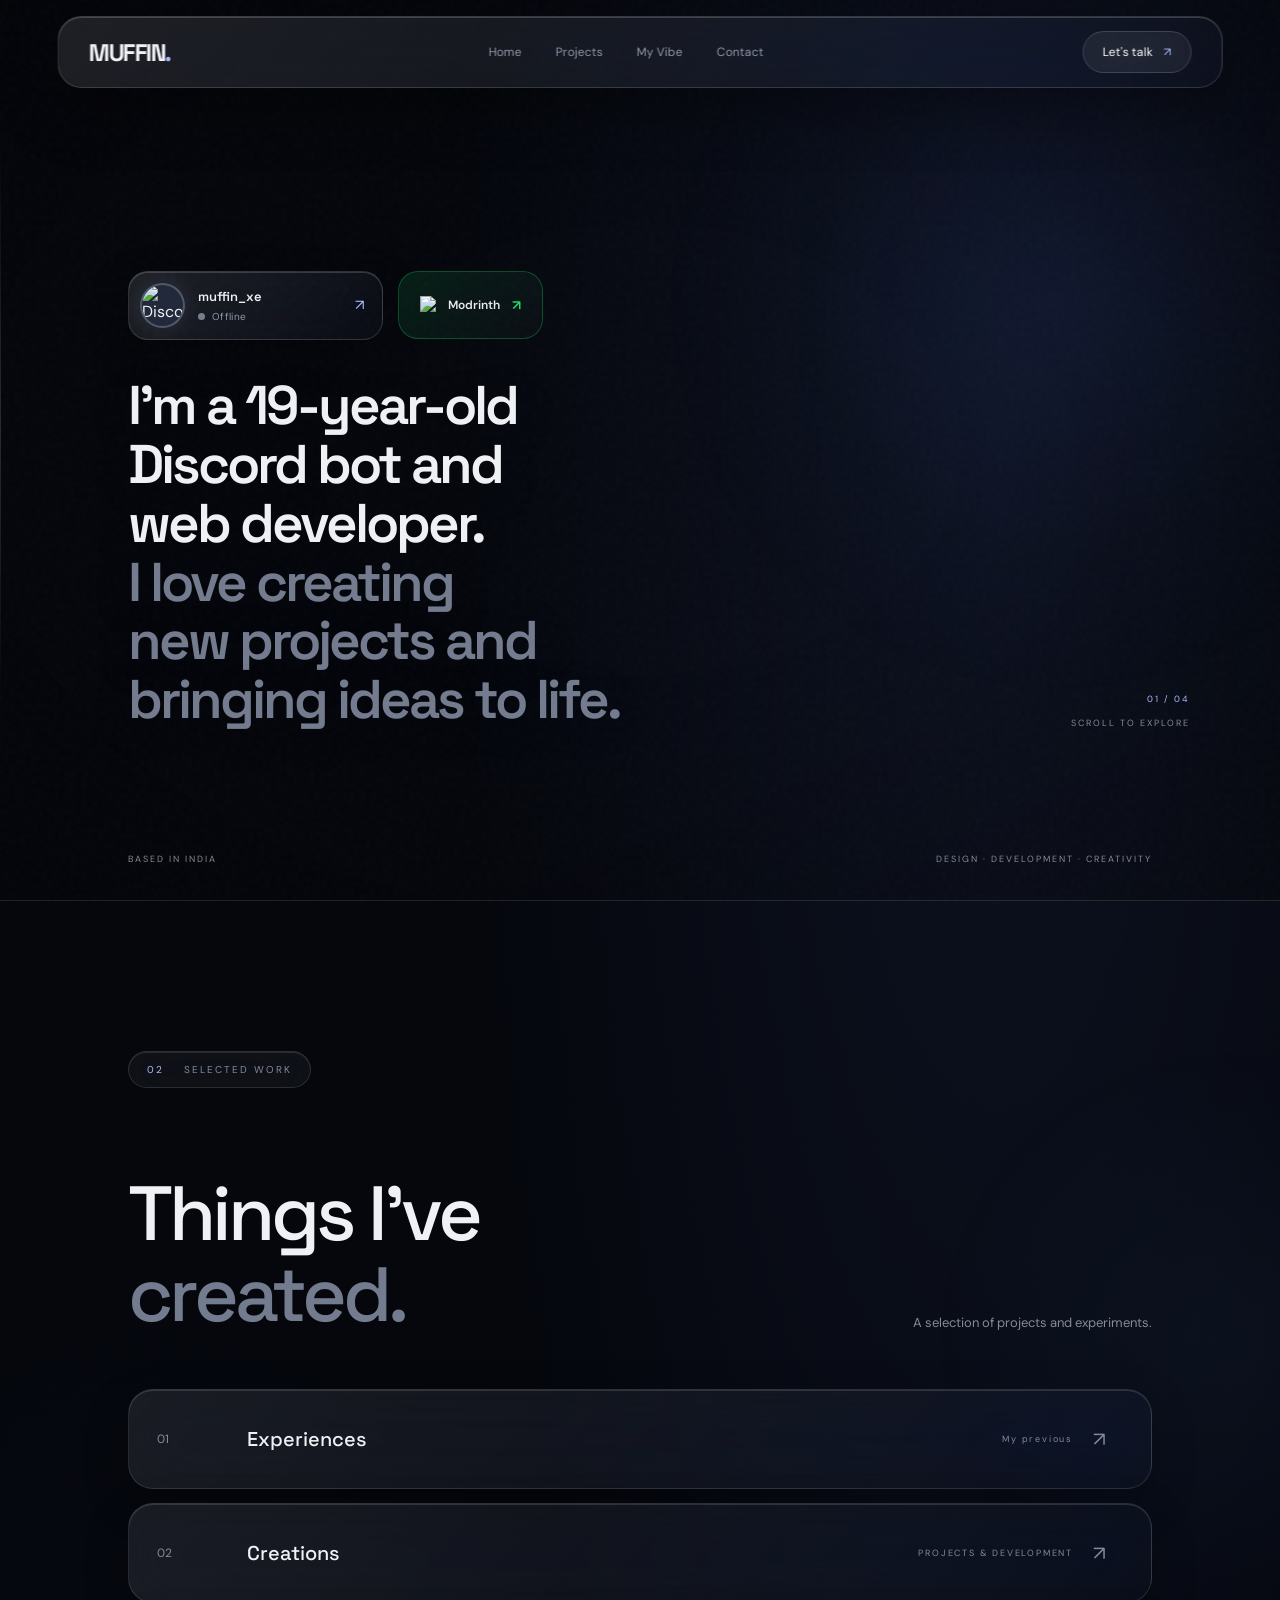
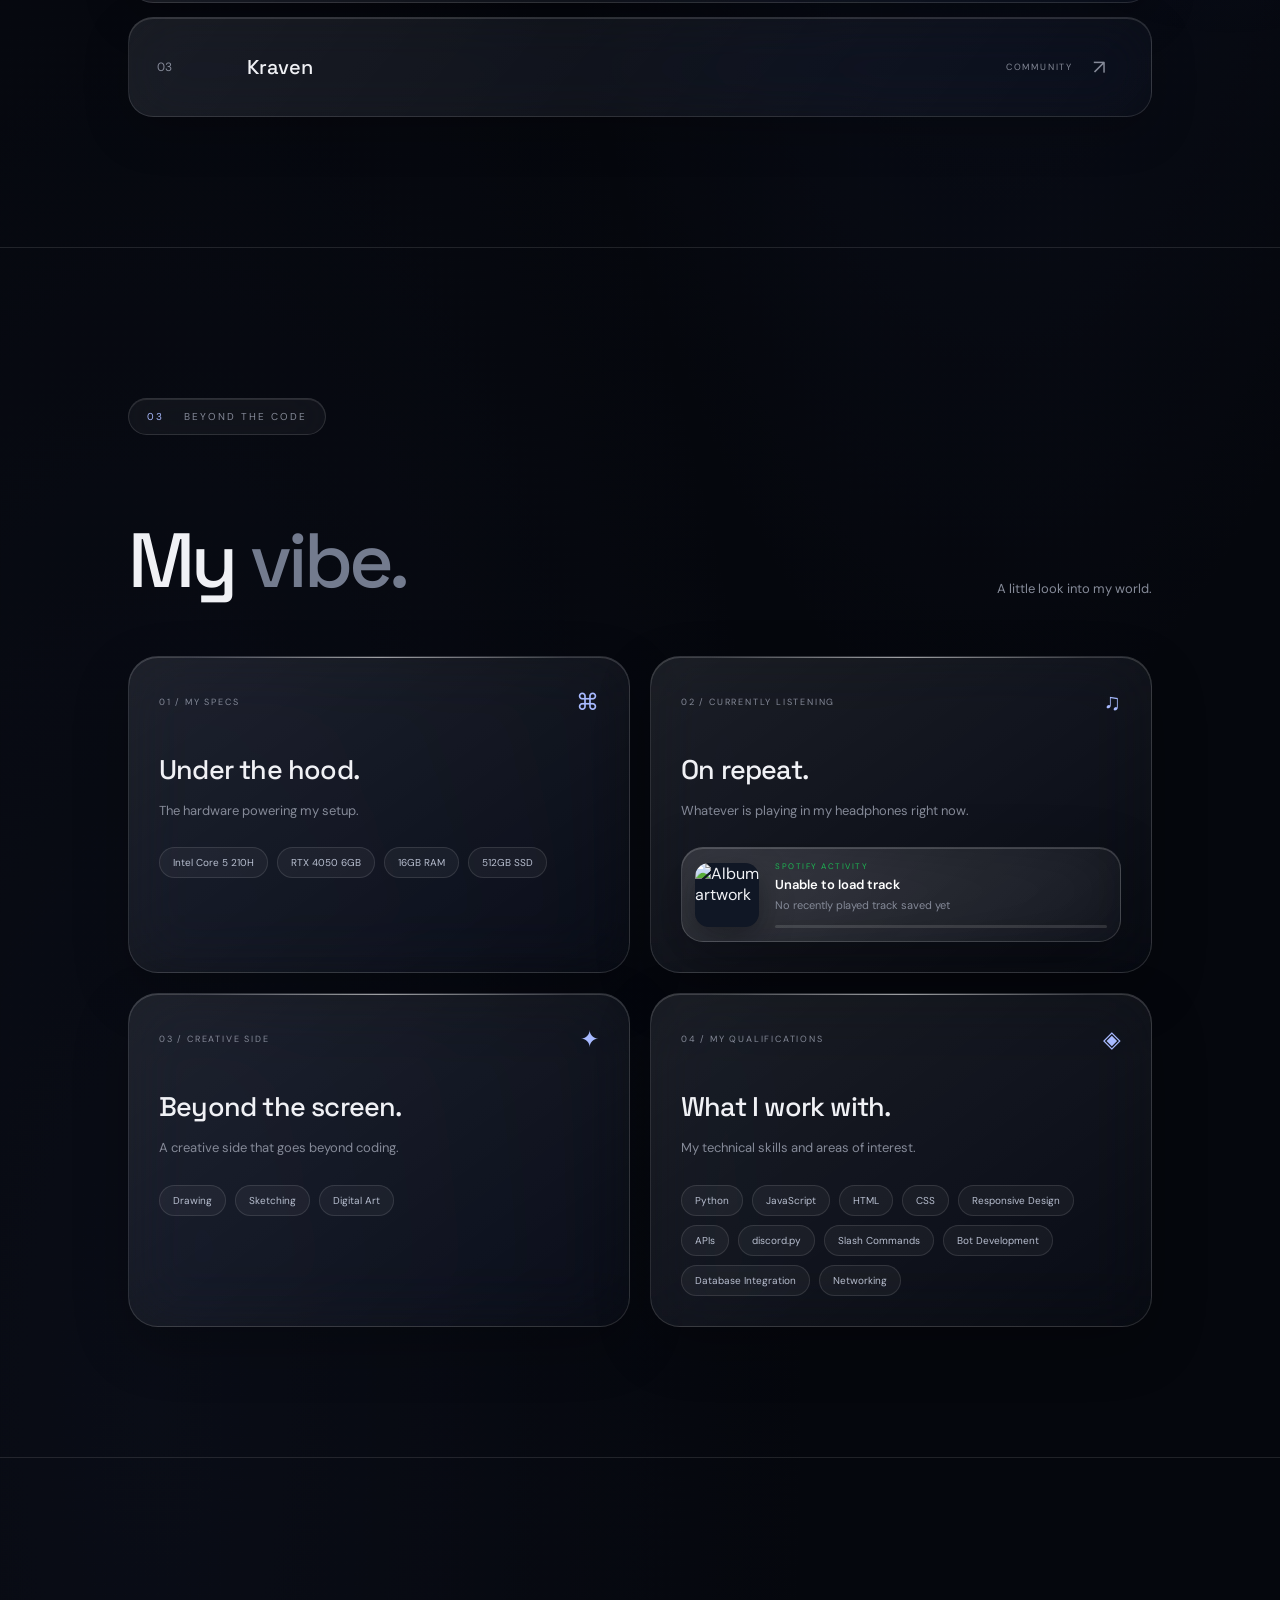
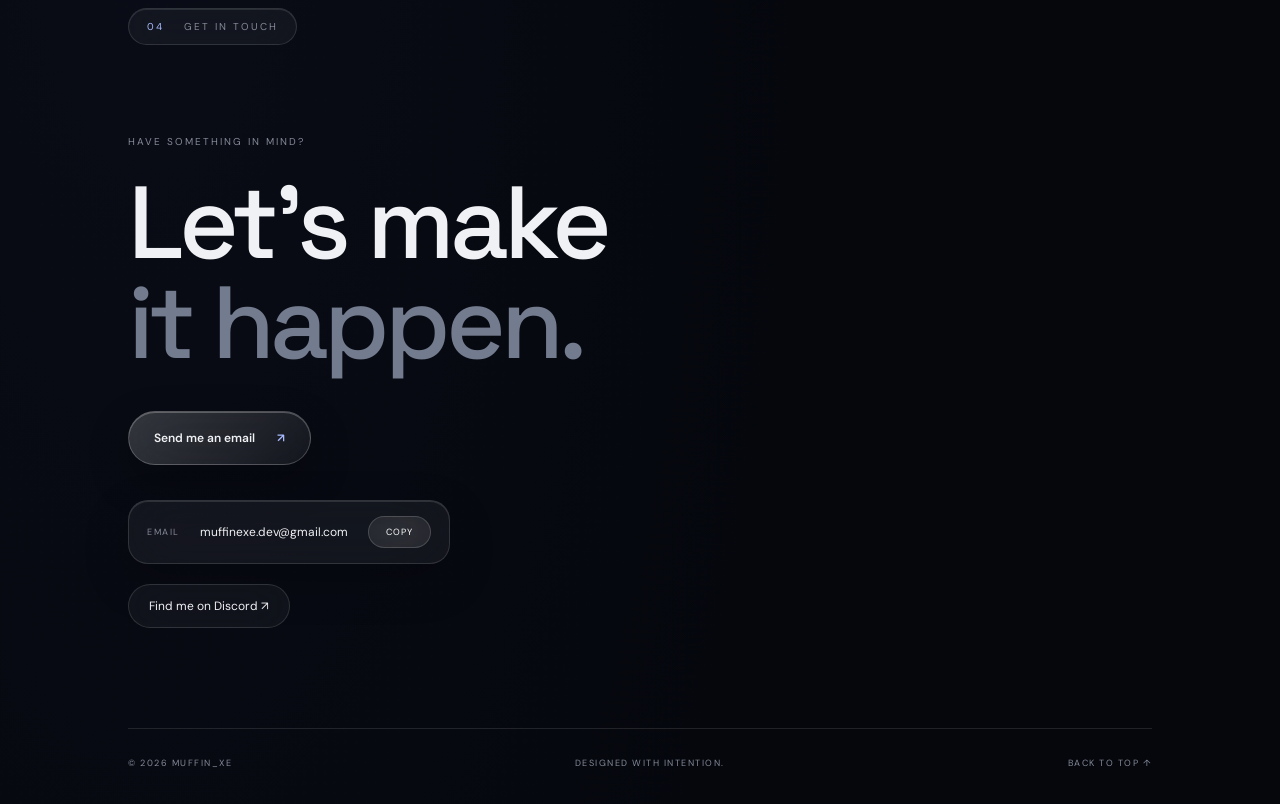
==== index.html @ 0f0d9648 "Update index.html" ====
<!DOCTYPE html>
<html lang="en">
<head>
    <meta charset="UTF-8">
    <meta name="viewport" content="width=device-width, initial-scale=1.0">
    <meta name="theme-color" content="#05070d">
    <meta name="description" content="The personal portfolio of muffin_xe.">
    <title>Portfolio — muffin_xe</title>
    <link rel="icon" type="image/svg+xml" href="favicon.svg">

    <script>
        if ("scrollRestoration" in history) {
            history.scrollRestoration = "manual";
        }

        if (location.hash) {
            history.replaceState(null, "", location.pathname + location.search);
        }

        window.addEventListener("pageshow", () => {
            window.scrollTo(0, 0);
        });
    </script>

    <link rel="stylesheet" href="style.css">
</head>

<body>
    <div class="background-glow"></div>
    <canvas id="webgl"></canvas>
    <div class="noise"></div>

    <header class="navbar">
        <a href="#home" class="logo">MUFFIN<span>.</span></a>

        <nav>
            <a href="#home">Home</a>
            <a href="#projects">Projects</a>
            <a href="#vibe">My Vibe</a>
            <a href="#contact">Contact</a>
        </nav>

        <a href="#contact" class="nav-contact">
            Let's talk <span>↗</span>
        </a>
    </header>

    <main>
        <!-- HERO -->
        <section class="hero section" id="home">
            <div class="hero-content">
                <div class="profile-row">
                    <a href="https://discord.com/users/1272488980046155868"
                       class="discord-card"
                       target="_blank"
                       rel="noopener noreferrer">

                        <img
                            src="https://cdn.discordapp.com/embed/avatars/0.png"
                            alt="Discord profile picture"
                            class="discord-avatar"
                            id="discord-avatar"
                        >

                        <div class="discord-info">
                            <span class="discord-name">muffin_xe</span>

                            <span class="discord-status">
                                <span
                                    class="discord-status-dot"
                                    id="discord-status-dot">
                                </span>

                                <span id="discord-status-text">
                                    Loading status...
                                </span>
                            </span>
                        </div>

                        <span class="discord-arrow">↗</span>
                    </a>

                    <a
                        href="https://modrinth.com/user/Muffin_exe"
                        class="modrinth-button"
                        target="_blank"
                        rel="noopener noreferrer">

                        <img
                            src="https://cdn.simpleicons.org/modrinth/1BD96A"
                            alt="Modrinth"
                        >

                        <span>Modrinth</span>
                        <span class="modrinth-arrow">↗</span>
                    </a>
                </div>

                <div class="hero-heading">
                    <span class="heading-line">I'm a 19-year-old</span>
                    <span class="heading-line">Discord bot and</span>
                    <span class="heading-line">web developer.</span>
                    <span class="heading-line muted-heading">I love creating</span>
                    <span class="heading-line muted-heading">new projects and</span>
                    <span class="heading-line muted-heading">bringing ideas to life.</span>
                </div>
            </div>

            <div class="hero-side-note">
                <span>01 / 04</span>
                <span>SCROLL TO EXPLORE</span>
            </div>

            <div class="hero-bottom">
                <span>BASED IN INDIA</span>
                <span>DESIGN · DEVELOPMENT · CREATIVITY</span>
            </div>
        </section>

        <!-- PROJECTS -->
        <section class="projects section" id="projects">
            <div class="section-label">
                <span>02</span>
                <span>SELECTED WORK</span>
            </div>

            <div class="projects-heading">
                <h2>Things I've<br><span>created.</span></h2>
                <p>A selection of projects and experiments.</p>
            </div>

            <div class="project-list">
                <a href="#" class="project-item">
                    <span class="project-number">01</span>
                    <span class="project-name">Experiences</span>
                    <span class="project-type">My previous</span>
                    <span class="project-arrow">↗</span>
                </a>

                <a href="#" class="project-item">
                    <span class="project-number">02</span>
                    <span class="project-name">Creations</span>
                    <span class="project-type">PROJECTS & DEVELOPMENT</span>
                    <span class="project-arrow">↗</span>
                </a>

                <a href="#" class="project-item">
                    <span class="project-number">03</span>
                    <span class="project-name">Kraven</span>
                    <span class="project-type">COMMUNITY</span>
                    <span class="project-arrow">↗</span>
                </a>
            </div>
        </section>

        <!-- MY VIBE -->
        <section class="vibe section" id="vibe">
            <div class="section-label">
                <span>03</span>
                <span>BEYOND THE CODE</span>
            </div>

            <div class="vibe-heading">
                <h2>My <span>vibe.</span></h2>
                <p>A little look into my world.</p>
            </div>

            <div class="vibe-grid">

                <!-- 01 / MY SPECS -->
                <div class="vibe-card">
                    <div class="vibe-card-top">
                        <span class="vibe-kicker">01 / MY SPECS</span>
                        <span class="vibe-icon">⌘</span>
                    </div>

                    <h3>Under the hood.</h3>
                    <p>The hardware powering my setup.</p>

                    <div class="vibe-tags">
                        <span>Intel Core 5 210H</span>
                        <span>RTX 4050 6GB</span>
                        <span>16GB RAM</span>
                        <span>512GB SSD</span>
                    </div>
                </div>

                <!-- 02 / SPOTIFY -->
                <div class="vibe-card vibe-music">
                    <div class="vibe-card-top">
                        <span class="vibe-kicker">02 / CURRENTLY LISTENING</span>
                        <span class="vibe-icon">♫</span>
                    </div>

                    <h3>On repeat.</h3>
                    <p>Whatever is playing in my headphones right now.</p>

                    <a
                        class="spotify-card"
                        id="spotify-card"
                        href="https://open.spotify.com/"
                        target="_blank"
                        rel="noopener noreferrer">

                        <img
                            class="spotify-cover"
                            id="spotify-cover"
                            src="https://placehold.co/128x128/101725/9ba9c8?text=♫"
                            alt="Album artwork"
                        >

                        <span class="spotify-details">
                            <span
                                class="spotify-label"
                                id="spotify-label">
                                SPOTIFY ACTIVITY
                            </span>

                            <span
                                class="spotify-title"
                                id="spotify-title">
                                Not listening right now
                            </span>

                            <span
                                class="spotify-artist"
                                id="spotify-artist">
                                No recently played track saved yet
                            </span>

                            <span
                                class="spotify-last-played"
                                id="spotify-last-played"
                                style="display:none; margin-top:7px; color:rgba(190,202,225,.65); font-size:11px; line-height:1.5;">
                            </span>

                            <span class="spotify-progress">
                                <span
                                    class="spotify-progress-fill"
                                    id="spotify-progress-fill">
                                </span>
                            </span>
                        </span>
                    </a>
                </div>

                <!-- 03 / CREATIVE SIDE -->
                <div class="vibe-card">
                    <div class="vibe-card-top">
                        <span class="vibe-kicker">03 / CREATIVE SIDE</span>
                        <span class="vibe-icon">✦</span>
                    </div>

                    <h3>Beyond the screen.</h3>
                    <p>A creative side that goes beyond coding.</p>

                    <div class="vibe-tags">
                        <span>Drawing</span>
                        <span>Sketching</span>
                        <span>Digital Art</span>
                    </div>
                </div>

                <!-- 04 / MY QUALIFICATIONS -->
                <div class="vibe-card">
                    <div class="vibe-card-top">
                        <span class="vibe-kicker">04 / MY QUALIFICATIONS</span>
                        <span class="vibe-icon">◈</span>
                    </div>

                    <h3>What I work with.</h3>
                    <p>My technical skills and areas of interest.</p>

                    <div class="vibe-tags">
                        <span>Python</span>
                        <span>JavaScript</span>
                        <span>HTML</span>
                        <span>CSS</span>
                        <span>Responsive Design</span>
                        <span>APIs</span>
                        <span>discord.py</span>
                        <span>Slash Commands</span>
                        <span>Bot Development</span>
                        <span>Database Integration</span>
                        <span>Networking</span>
                    </div>
                </div>

            </div>
        </section>

        <!-- CONTACT -->
        <section class="contact section" id="contact">
            <div class="section-label">
                <span>04</span>
                <span>GET IN TOUCH</span>
            </div>

            <div class="contact-content">
                <span class="small-label">HAVE SOMETHING IN MIND?</span>

                <h2>Let's make<br><span>it happen.</span></h2>

                <a
                    href="mailto:muffinexe.dev@gmail.com"
                    class="primary-button">

                    Send me an email <span>↗</span>
                </a>

                <div class="contact-email">
                    <span>EMAIL</span>

                    <a href="mailto:muffinexe.dev@gmail.com">
                        muffinexe.dev@gmail.com
                    </a>

                    <button type="button" id="copy-email">
                        COPY
                    </button>
                </div>

                <a
                    href="https://discord.com/users/1272488980046155868"
                    class="contact-discord"
                    target="_blank"
                    rel="noopener noreferrer">

                    Find me on Discord ↗
                </a>
            </div>

            <footer>
                <span>© 2026 MUFFIN_XE</span>
                <span>DESIGNED WITH INTENTION.</span>
                <a href="#home">BACK TO TOP ↑</a>
            </footer>
        </section>
    </main>

    <!-- LIBRARIES -->
    <script src="https://cdnjs.cloudflare.com/ajax/libs/three.js/r128/three.min.js"></script>
    <script src="https://cdnjs.cloudflare.com/ajax/libs/gsap/3.13.0/gsap.min.js"></script>
    <script src="https://cdnjs.cloudflare.com/ajax/libs/gsap/3.13.0/ScrollTrigger.min.js"></script>

    <!-- MAIN SCRIPT -->
    <script src="script.js"></script>
</body>
</html>
---- style.css ----
@import url('https://fonts.googleapis.com/css2?family=DM+Sans:wght@400;500;600;700&family=Space+Grotesk:wght@400;500;600;700&display=swap');

/** =========================================*

*   MUFFIN — PORTFOLIO STYLESHEET*

*========================================= **/

:root {

    --background: #05070d;

    --foreground: #f0f1f5;

    --muted: #858a98;

    --accent: #a8baff;

    --line: rgba(255, 255, 255, 0.11);

    --glass: rgba(255, 255, 255, 0.055);

    --glass-hover: rgba(255, 255, 255, 0.095);

    --glass-border: rgba(255, 255, 255, 0.14);

    --ease: cubic-bezier(0.16, 1, 0.3, 1);

}

/** RESET **/

* {

    margin: 0;

    padding: 0;

    box-sizing: border-box;

}

html {

    scroll-behavior: smooth;

    scroll-padding-top: 110px;

    background: var(--background);

}

body {

    min-height: 100vh;

    overflow-x: hidden;

    background:

        radial-gradient(ellipse at 78% 12%, rgba(85, 115, 210, 0.10), transparent 38%),

        radial-gradient(ellipse at 12% 75%, rgba(85, 105, 180, 0.06), transparent 42%),

        var(--background);

    color: var(--foreground);

    font-family: 'DM Sans', sans-serif;

}

a {

    color: inherit;

    text-decoration: none;

}

button {

    font: inherit;

}

::selection {

    color: white;

    background: rgba(168, 186, 255, 0.35);

}

/** BACKGROUND **/

#webgl {

    position: fixed;

    inset: 0;

    width: 100%;

    height: 100%;

    z-index: 0;

    pointer-events: none;

    opacity: 0;

    transition: opacity 0.8s ease;

}

.background-glow {

    position: fixed;

    width: 800px;

    height: 800px;

    top: -100px;

    right: -180px;

    background: radial-gradient(

        circle,

        rgba(52, 82, 160, 0.15),

        rgba(30, 50, 100, 0.04) 45%,

        transparent 70%

    );

    pointer-events: none;

    z-index: 0;

    animation: ambientDrift 22s ease-in-out infinite alternate;

}

@keyframes ambientDrift {

    from {

        transform: translate3d(0, 0, 0) scale(1);

    }

    to {

        transform: translate3d(-75px, 85px, 0) scale(1.12);

    }

}

.noise {

    position: fixed;

    inset: 0;

    z-index: 5;

    pointer-events: none;

    opacity: 0.035;

    background-image: url("data:image/svg+xml,%3Csvg viewBox='0 0 180 180' xmlns='http://www.w3.org/2000/svg'%3E%3Cfilter id='n'%3E%3CfeTurbulence type='fractalNoise' baseFrequency='.9' numOctaves='3' stitchTiles='stitch'/%3E%3C/filter%3E%3Crect width='100%25' height='100%25' filter='url(%23n)' opacity='.7'/%3E%3C/svg%3E");

}

body::before {

    content: "";

    position: fixed;

    inset: 0;

    z-index: 1;

    pointer-events: none;

    background: radial-gradient(

        ellipse at center,

        transparent 35%,

        rgba(0, 0, 0, 0.24) 100%

    );

}

/** NAVIGATION **/

.navbar {

    position: fixed;

    z-index: 20;

    top: 16px;

    left: 50%;

    transform: translateX(-50%);

    width: min(91%, 1380px);

    height: 72px;

    padding: 0 30px;

    display: flex;

    align-items: center;

    justify-content: space-between;

    border: 1px solid var(--glass-border);

    border-radius: 24px;

    background: linear-gradient(

        135deg,

        rgba(255, 255, 255, 0.105),

        rgba(255, 255, 255, 0.025)

    );

    backdrop-filter: blur(30px) saturate(170%);

    -webkit-backdrop-filter: blur(30px) saturate(170%);

    box-shadow:

        0 18px 60px rgba(0, 0, 0, 0.34),

        inset 0 1px 0 rgba(255, 255, 255, 0.18);

    transition: background 0.5s ease, border-color 0.5s ease,

                box-shadow 0.5s ease;

}

.navbar:hover {

    background: rgba(18, 24, 39, 0.82);

    border-color: rgba(190, 207, 255, 0.25);

    box-shadow:

        0 22px 70px rgba(0, 0, 0, 0.4),

        0 0 35px rgba(130, 155, 255, 0.07),

        inset 0 1px 0 rgba(255, 255, 255, 0.2);

}

.logo {

    font-family: 'Space Grotesk', sans-serif;

    font-size: 24px;

    font-weight: 700;

    letter-spacing: -1.5px;

    transition: transform 0.4s var(--ease);

}

.logo:hover {

    transform: scale(1.05);

}

.logo span {

    color: var(--accent);

}

.navbar nav {

    display: flex;

    align-items: center;

    gap: 34px;

}

.navbar nav a,

.nav-contact {

    position: relative;

    color: #9298a8;

    font-size: 12px;

    transition: color 0.35s ease, transform 0.4s var(--ease);

}

.navbar nav a::after {

    content: "";

    position: absolute;

    left: 0;

    bottom: -8px;

    width: 0;

    height: 2px;

    border-radius: 10px;

    background: var(--accent);

    box-shadow: 0 0 13px rgba(168, 186, 255, 0.8);

    transition: width 0.4s var(--ease);

}

.navbar nav a:hover {

    color: white;

    transform: translateY(-2px);

}

.navbar nav a:hover::after {

    width: 100%;

}

.nav-contact {

    padding: 12px 19px;

    color: white;

    border: 1px solid rgba(255, 255, 255, 0.15);

    border-radius: 50px;

    background: rgba(255, 255, 255, 0.055);

    backdrop-filter: blur(18px);

}

.nav-contact span {

    display: inline-block;

    margin-left: 8px;

    color: var(--accent);

    transition: transform 0.4s var(--ease);

}

.nav-contact:hover {

    color: white;

    transform: translateY(-3px);

    background: rgba(168, 186, 255, 0.13);

    border-color: rgba(168, 186, 255, 0.4);

    box-shadow: 0 0 30px rgba(168, 186, 255, 0.13);

}

.nav-contact:hover span {

    transform: translate(3px, -3px);

}

/** GENERAL SECTIONS **/

.section {

    position: relative;

    z-index: 2;

    padding-left: 10%;

    padding-right: 10%;

}

/** HERO **/

.hero {

    min-height: 100vh;

    min-height: 100svh;

    display: flex;

    align-items: center;

    padding-top: 100px;

    overflow: hidden;

}

.hero::before {

    content: "";

    position: absolute;

    left: 0;

    top: 15%;

    width: 1px;

    height: 65%;

    background: linear-gradient(

        to bottom,

        transparent,

        rgba(168, 186, 255, 0.2),

        transparent

    );

    pointer-events: none;

}

.hero-content {

    position: relative;

    z-index: 10;

    max-width: 650px;

}

.profile-row {

    position: relative;

    z-index: 10;

    display: flex;

    align-items: center;

    flex-wrap: wrap;

    gap: 15px;

    width: fit-content;

    margin-bottom: 36px;

}

/** DISCORD CARD **/

.discord-card {

    position: relative;

    isolation: isolate;

    display: inline-flex;

    align-items: center;

    gap: 13px;

    min-width: 255px;

    min-height: 68px;

    padding: 11px 18px 11px 11px;

    overflow: hidden;

    border: 1px solid var(--glass-border);

    border-radius: 20px;

    background: linear-gradient(

        135deg,

        rgba(255, 255, 255, 0.11),

        rgba(255, 255, 255, 0.025)

    );

    backdrop-filter: blur(30px) saturate(165%);

    -webkit-backdrop-filter: blur(30px) saturate(165%);

    box-shadow:

        0 15px 40px rgba(0, 0, 0, 0.25),

        inset 0 1px 0 rgba(255, 255, 255, 0.16);

    transition: transform 0.5s var(--ease),

                background 0.5s ease,

                border-color 0.5s ease,

                box-shadow 0.5s ease;

}

.discord-card:hover {

    transform: translateY(-5px);

    border-color: rgba(190, 207, 255, 0.38);

    background: rgba(32, 40, 62, 0.58);

    box-shadow: 0 25px 65px rgba(0, 0, 0, 0.36);

}

.discord-avatar {

    display: block;

    width: 45px;

    height: 45px;

    flex: 0 0 45px;

    max-width: 45px;

    object-fit: cover;

    border-radius: 50%;

    background: #20283a;

    border: 2px solid rgba(255, 255, 255, 0.22);

    box-shadow: 0 0 22px rgba(168, 186, 255, 0.13);

    transition: transform 0.5s var(--ease);

}

.discord-card:hover .discord-avatar {

    transform: rotate(-7deg) scale(1.08);

}

.discord-info {

    display: flex;

    flex-direction: column;

    gap: 5px;

    min-width: 0;

}

.discord-name {

    color: #f0f1f5;

    font-family: 'Space Grotesk', sans-serif;

    font-size: 13px;

    font-weight: 600;

}

.discord-status {

    display: inline-flex;

    align-items: center;

    gap: 7px;

    color: #9298a8;

    font-size: 10px;

    letter-spacing: 0.3px;

}

.discord-status-dot {

    width: 7px;

    height: 7px;

    flex: 0 0 7px;

    border-radius: 50%;

    background: #858a98;

    transition: background 0.25s ease, box-shadow 0.25s ease;

}

.discord-status-dot.is-online {

    background: #43b581;

    box-shadow: 0 0 10px rgba(67, 181, 129, 0.55);

}

.discord-status-dot.is-idle {

    background: #faa61a;

    box-shadow: 0 0 10px rgba(250, 166, 26, 0.45);

}

.discord-status-dot.is-dnd {

    background: #f04747;

    box-shadow: 0 0 10px rgba(240, 71, 71, 0.45);

}

.discord-status-dot.is-offline {

    background: #747f8d;

    box-shadow: none;

}

.discord-arrow {

    margin-left: auto;

    color: var(--accent);

    font-size: 15px;

    transition: transform 0.4s var(--ease);

}

.discord-card:hover .discord-arrow {

    transform: translate(4px, -4px);

}

/** MODRINTH **/

.modrinth-button {

    position: relative;

    isolation: isolate;

    display: inline-flex;

    align-items: center;

    justify-content: center;

    gap: 9px;

    min-height: 68px;

    padding: 12px 21px;

    border: 1px solid rgba(27, 217, 106, 0.28);

    border-radius: 20px;

    background: linear-gradient(

        135deg,

        rgba(27, 217, 106, 0.12),

        rgba(255, 255, 255, 0.025)

    );

    color: #e8eaf0;

    font-size: 12px;

    font-weight: 600;

    backdrop-filter: blur(28px);

    -webkit-backdrop-filter: blur(28px);

    transition: transform 0.5s var(--ease),

                border-color 0.4s ease,

                background 0.4s ease,

                box-shadow 0.5s ease;

}

.modrinth-button img {

    display: block;

    width: 19px !important;

    height: 19px !important;

    min-width: 19px;

    max-width: 19px !important;

    object-fit: contain;

    flex-shrink: 0;

}

.modrinth-arrow {

    color: #1bd96a;

    font-size: 14px;

    margin-left: 3px;

    transition: transform 0.4s var(--ease);

}

.modrinth-button:hover {

    transform: translateY(-5px);

    border-color: rgba(27, 217, 106, 0.65);

    background: rgba(27, 217, 106, 0.13);

    box-shadow: 0 22px 55px rgba(0, 0, 0, 0.32),

                0 0 35px rgba(27, 217, 106, 0.13);

}

.modrinth-button:hover .modrinth-arrow {

    transform: translate(4px, -4px);

}

/** HERO HEADING **/

.hero-heading {

    display: flex;

    flex-direction: column;

    font-family: 'Space Grotesk', sans-serif;

    font-size: clamp(35px, 4.26vw, 60px);

    font-weight: 600;

    line-height: 1.08;

    letter-spacing: -3px;

    text-shadow: 0 8px 38px rgba(0, 0, 0, 0.25);

}

.heading-line {

    display: block;

    width: fit-content;

    max-width: 100%;

    transition: color 0.5s ease, text-shadow 0.5s ease;

}

.muted-heading {

    color: #737b8e;

}

.hero-heading:hover .muted-heading {

    color: rgba(168, 186, 255, 0.75);

    text-shadow: 0 0 30px rgba(168, 186, 255, 0.12);

}

/** HERO SIDE DETAILS **/

.hero-side-note {

    position: absolute;

    right: 7%;

    bottom: 19%;

    display: flex;

    flex-direction: column;

    gap: 12px;

    text-align: right;

    font-size: 9px;

    letter-spacing: 2px;

    color: var(--muted);

}

.hero-side-note span:first-child {

    color: var(--accent);

}

.hero-bottom {

    position: absolute;

    left: 10%;

    right: 10%;

    bottom: 35px;

    display: flex;

    justify-content: space-between;

    gap: 20px;

    font-size: 9px;

    letter-spacing: 2px;

    color: var(--muted);

}

/** SECTION LABELS **/

.section-label {

    position: relative;

    isolation: isolate;

    display: flex;

    align-items: center;

    gap: 20px;

    width: fit-content;

    padding: 11px 18px;

    border: 1px solid rgba(255, 255, 255, 0.12);

    border-radius: 50px;

    background: rgba(255, 255, 255, 0.045);

    backdrop-filter: blur(22px);

    -webkit-backdrop-filter: blur(22px);

    box-shadow: inset 0 1px 0 rgba(255, 255, 255, 0.1);

    font-size: 10px;

    letter-spacing: 2px;

    color: var(--muted);

    transition: transform 0.45s var(--ease),

                border-color 0.45s ease,

                background 0.45s ease;

}

.section-label span:first-child {

    color: var(--accent);

}

.section-label:hover {

    transform: translateY(-3px);

    border-color: rgba(168, 186, 255, 0.35);

    background: rgba(168, 186, 255, 0.09);

}

/** PROJECTS **/

.projects {

    min-height: 100vh;

    padding-top: 150px;

    padding-bottom: 130px;

    border-top: 1px solid var(--line);

    overflow: hidden;

}

.projects::before {

    content: "";

    position: absolute;

    top: 15%;

    right: -250px;

    width: 600px;

    height: 600px;

    background: radial-gradient(

        circle,

        rgba(57, 83, 145, 0.08),

        transparent 70%

    );

    pointer-events: none;

    z-index: -1;

}

.projects-heading {

    display: flex;

    justify-content: space-between;

    align-items: flex-end;

    gap: 30px;

    margin-top: 85px;

    margin-bottom: 55px;

}

.projects-heading h2,

.vibe-heading h2 {

    font-family: 'Space Grotesk', sans-serif;

    font-size: clamp(48px, 6vw, 78px);

    font-weight: 500;

    line-height: 1.05;

    letter-spacing: -4px;

}

.projects-heading h2 span,

.vibe-heading h2 span {

    color: #737b8e;

}

.projects-heading p,

.vibe-heading p {

    color: var(--muted);

    font-size: 13px;

    line-height: 1.8;

}

.project-list {

    display: flex;

    flex-direction: column;

    gap: 14px;

}

.project-item {

    position: relative;

    isolation: isolate;

    overflow: hidden;

    min-height: 100px;

    padding: 25px 28px;

    display: grid;

    grid-template-columns: 70px 1fr auto 30px;

    align-items: center;

    gap: 20px;

    border: 1px solid rgba(255, 255, 255, 0.12);

    border-radius: 25px;

    background: linear-gradient(

        130deg,

        rgba(255, 255, 255, 0.085),

        rgba(255, 255, 255, 0.018)

    );

    backdrop-filter: blur(30px) saturate(155%);

    -webkit-backdrop-filter: blur(30px) saturate(155%);

    box-shadow:

        0 15px 45px rgba(0, 0, 0, 0.22),

        inset 0 1px 0 rgba(255, 255, 255, 0.13);

    transition: transform 0.55s var(--ease),

                border-color 0.5s ease,

                background 0.5s ease,

                box-shadow 0.55s var(--ease);

}

.project-item:hover {

    transform: translateY(-7px);

    border-color: rgba(168, 186, 255, 0.38);

    background: rgba(30, 38, 58, 0.5);

    box-shadow: 0 28px 70px rgba(0, 0, 0, 0.36);

}

.project-number {

    color: var(--muted);

    font-size: 12px;

}

.project-name {

    font-family: 'Space Grotesk', sans-serif;

    font-size: 20px;

    font-weight: 500;

    transition: color 0.4s ease, transform 0.4s var(--ease);

}

.project-type {

    color: var(--muted);

    font-size: 9px;

    letter-spacing: 1.8px;

}

.project-arrow {

    color: var(--muted);

    font-size: 20px;

    transition: color 0.4s ease, transform 0.4s var(--ease);

}

.project-item:hover .project-name {

    color: white;

    transform: translateX(5px);

}

.project-item:hover .project-number,

.project-item:hover .project-arrow {

    color: var(--accent);

}

.project-item:hover .project-arrow {

    transform: translate(5px, -5px);

}

/** MY VIBE **/

.vibe {

    min-height: 100vh;

    padding-top: 150px;

    padding-bottom: 130px;

    border-top: 1px solid var(--line);

}

.vibe-heading {

    display: flex;

    align-items: flex-end;

    justify-content: space-between;

    gap: 30px;

    margin-top: 85px;

    margin-bottom: 55px;

}

.vibe-grid {

    display: grid;

    grid-template-columns: repeat(2, minmax(0, 1fr));

    gap: 20px;

}

.vibe-card {

    position: relative;

    isolation: isolate;

    overflow: hidden;

    min-width: 0;

    min-height: 260px;

    padding: 30px;

    border: 1px solid rgba(255, 255, 255, 0.13);

    border-radius: 30px;

    background: linear-gradient(

        145deg,

        rgba(255, 255, 255, 0.095),

        rgba(255, 255, 255, 0.018)

    );

    backdrop-filter: blur(32px) saturate(160%);

    -webkit-backdrop-filter: blur(32px) saturate(160%);

    box-shadow:

        0 20px 55px rgba(0, 0, 0, 0.24),

        inset 0 1px 0 rgba(255, 255, 255, 0.16);

    transition: transform 0.6s var(--ease),

                border-color 0.5s ease,

                background 0.5s ease,

                box-shadow 0.6s var(--ease);

}

.vibe-card::before {

    content: "";

    position: absolute;

    top: 0;

    left: 12%;

    width: 76%;

    height: 1px;

    background: linear-gradient(

        90deg,

        transparent,

        rgba(255, 255, 255, 0.5),

        transparent

    );

    pointer-events: none;

}

.vibe-card:hover {

    transform: translateY(-8px);

    border-color: rgba(190, 207, 255, 0.4);

    background: rgba(30, 39, 60, 0.5);

    box-shadow:

        0 30px 80px rgba(0, 0, 0, 0.38),

        0 0 45px rgba(168, 186, 255, 0.1),

        inset 0 1px 0 rgba(255, 255, 255, 0.22);

}

.vibe-card-top {

    display: flex;

    align-items: center;

    justify-content: space-between;

    margin-bottom: 35px;

}

.vibe-kicker {

    color: var(--muted);

    font-size: 9px;

    letter-spacing: 1.8px;

}

.vibe-icon {

    color: var(--accent);

    font-size: 23px;

}

.vibe-card h3 {

    margin-bottom: 12px;

    font-family: 'Space Grotesk', sans-serif;

    font-size: 27px;

    font-weight: 500;

    letter-spacing: -0.8px;

}

.vibe-card p {

    max-width: 420px;

    color: var(--muted);

    font-size: 13px;

    line-height: 1.8;

}

.vibe-tags {

    display: flex;

    flex-wrap: wrap;

    gap: 9px;

    margin-top: 25px;

}

.vibe-tags span {

    padding: 8px 13px;

    border: 1px solid rgba(255, 255, 255, 0.11);

    border-radius: 50px;

    background: rgba(255, 255, 255, 0.045);

    color: #b8bfd0;

    font-size: 10px;

    transition: background 0.3s ease, border-color 0.3s ease;

}

.vibe-tags span:hover {

    background: rgba(168, 186, 255, 0.12);

    border-color: rgba(168, 186, 255, 0.35);

}

/** SPOTIFY **/

.spotify-card {

    position: relative;

    isolation: isolate;

    display: flex;

    align-items: center;

    gap: 16px;

    width: 100%;

    min-width: 0;

    margin-top: 25px;

    padding: 13px;

    overflow: hidden;

    border: 1px solid rgba(255, 255, 255, 0.15);

    border-radius: 22px;

    background: linear-gradient(

        135deg,

        rgba(255, 255, 255, 0.11),

        rgba(255, 255, 255, 0.025)

    );

    backdrop-filter: blur(30px) saturate(165%);

    -webkit-backdrop-filter: blur(30px) saturate(165%);

    box-shadow:

        0 20px 60px rgba(0, 0, 0, 0.3),

        inset 0 1px 0 rgba(255, 255, 255, 0.17);

    transition: transform 0.5s var(--ease),

                border-color 0.5s ease,

                box-shadow 0.5s ease;

}

.spotify-card:hover {

    transform: translateY(-5px);

    border-color: rgba(29, 185, 84, 0.48);

    box-shadow: 0 28px 70px rgba(0, 0, 0, 0.38),

                0 0 35px rgba(29, 185, 84, 0.12);

}

.spotify-cover {

    display: block;

    width: 64px !important;

    height: 64px !important;

    min-width: 64px;

    max-width: 64px !important;

    flex: 0 0 64px;

    object-fit: cover;

    border-radius: 14px;

    background: #101725;

    box-shadow: 0 12px 32px rgba(0, 0, 0, 0.38);

    transition: transform 0.5s var(--ease);

}

.spotify-card:hover .spotify-cover {

    transform: scale(1.05) rotate(-2deg);

}

.spotify-details {

    display: flex;

    flex: 1;

    flex-direction: column;

    min-width: 0;

    gap: 5px;

}

.spotify-label {

    color: #1db954;

    font-size: 8px;

    letter-spacing: 1.5px;

}

.spotify-title {

    overflow: hidden;

    color: white;

    font-size: 13px;

    font-weight: 600;

    text-overflow: ellipsis;

    white-space: nowrap;

}

.spotify-artist {

    overflow: hidden;

    color: var(--muted);

    font-size: 11px;

    text-overflow: ellipsis;

    white-space: nowrap;

}

.spotify-progress {

    display: block;

    width: 100%;

    height: 3px;

    margin-top: 8px;

    overflow: hidden;

    border-radius: 50px;

    background: rgba(255, 255, 255, 0.12);

}

.spotify-progress-fill {

    display: block;

    width: 0%;

    height: 100%;

    border-radius: 50px;

    background: #1db954;

    box-shadow: 0 0 13px rgba(29, 185, 84, 0.55);

    transition: width 1s linear;

}

/** CONTACT **/

.contact {

    min-height: 100vh;

    padding-top: 150px;

    padding-bottom: 35px;

    border-top: 1px solid var(--line);

    display: flex;

    flex-direction: column;

}

.contact-content {

    max-width: 800px;

    margin: auto 0;

    padding-top: 90px;

    padding-bottom: 100px;

}

.small-label {

    display: block;

    color: var(--muted);

    font-size: 10px;

    letter-spacing: 2px;

}

.contact-content h2 {

    margin-top: 25px;

    margin-bottom: 38px;

    font-family: 'Space Grotesk', sans-serif;

    font-size: clamp(60px, 8vw, 105px);

    font-weight: 500;

    line-height: 0.98;

    letter-spacing: -5px;

}

.contact-content h2 span {

    color: #737b8e;

}

/** CONTACT BUTTON **/

.primary-button {

    position: relative;

    isolation: isolate;

    display: inline-flex;

    align-items: center;

    gap: 22px;

    overflow: hidden;

    padding: 18px 25px;

    border: 1px solid rgba(255, 255, 255, 0.22);

    border-radius: 50px;

    background: linear-gradient(

        135deg,

        rgba(255, 255, 255, 0.18),

        rgba(255, 255, 255, 0.05)

    );

    backdrop-filter: blur(26px);

    -webkit-backdrop-filter: blur(26px);

    box-shadow:

        0 16px 40px rgba(0, 0, 0, 0.27),

        inset 0 1px 0 rgba(255, 255, 255, 0.24);

    font-size: 12px;

    font-weight: 600;

    transition: transform 0.45s var(--ease),

                border-color 0.4s ease,

                background 0.4s ease,

                box-shadow 0.45s ease;

}

.primary-button:hover {

    transform: translateY(-5px);

    border-color: rgba(190, 207, 255, 0.55);

    background: rgba(168, 186, 255, 0.16);

    box-shadow: 0 24px 55px rgba(0, 0, 0, 0.34),

                0 0 35px rgba(168, 186, 255, 0.14);

}

.primary-button span {

    color: var(--accent);

    transition: transform 0.4s var(--ease);

}

.primary-button:hover span {

    transform: translate(4px, -4px);

}

/** EMAIL PANEL **/

.contact-email {

    position: relative;

    isolation: isolate;

    display: flex;

    align-items: center;

    gap: 20px;

    width: fit-content;

    max-width: 100%;

    margin-top: 35px;

    padding: 15px 18px;

    border: 1px solid rgba(255, 255, 255, 0.13);

    border-radius: 20px;

    background: rgba(255, 255, 255, 0.05);

    backdrop-filter: blur(28px);

    -webkit-backdrop-filter: blur(28px);

    box-shadow:

        0 16px 45px rgba(0, 0, 0, 0.22),

        inset 0 1px 0 rgba(255, 255, 255, 0.12);

    transition: transform 0.45s var(--ease),

                border-color 0.4s ease,

                background 0.4s ease;

}

.contact-email:hover {

    transform: translateY(-4px);

    border-color: rgba(168, 186, 255, 0.35);

    background: rgba(255, 255, 255, 0.075);

}

.contact-email > span {

    color: var(--muted);

    font-size: 9px;

    letter-spacing: 1.5px;

}

.contact-email a {

    font-size: 12px;

    overflow-wrap: anywhere;

}

#copy-email {

    border: 1px solid rgba(255, 255, 255, 0.17);

    border-radius: 50px;

    padding: 9px 17px;

    color: white;

    background: rgba(255, 255, 255, 0.07);

    backdrop-filter: blur(15px);

    cursor: pointer;

    font-size: 9px;

    letter-spacing: 1px;

    transition: transform 0.35s var(--ease),

                background 0.35s ease,

                border-color 0.35s ease;

}

#copy-email:hover {

    transform: translateY(-2px);

    background: rgba(168, 186, 255, 0.16);

    border-color: rgba(168, 186, 255, 0.45);

}

#copy-email:active {

    transform: scale(0.94);

}

.contact-discord {

    position: relative;

    isolation: isolate;

    display: block;

    width: fit-content;

    margin-top: 20px;

    padding: 13px 20px;

    border: 1px solid rgba(255, 255, 255, 0.13);

    border-radius: 50px;

    background: rgba(255, 255, 255, 0.045);

    backdrop-filter: blur(22px);

    -webkit-backdrop-filter: blur(22px);

    font-size: 12px;

    transition: transform 0.45s var(--ease),

                background 0.4s ease,

                border-color 0.4s ease;

}

.contact-discord:hover {

    transform: translateY(-4px);

    background: rgba(168, 186, 255, 0.1);

    border-color: rgba(168, 186, 255, 0.38);

}

/** FOOTER **/

footer {

    display: flex;

    align-items: center;

    justify-content: space-between;

    gap: 20px;

    padding-top: 28px;

    border-top: 1px solid rgba(255, 255, 255, 0.11);

    color: var(--muted);

    font-size: 9px;

    letter-spacing: 1.5px;

}

footer a {

    transition: color 0.35s ease, transform 0.35s var(--ease);

}

footer a:hover {

    color: var(--accent);

    transform: translateY(-2px);

}

/** GLASS REFLECTION **/

.discord-card::after,

.modrinth-button::after,

.project-item::after,

.vibe-card::after,

.spotify-card::after,

.primary-button::after,

.contact-email::after,

.contact-discord::after {

    content: "";

    position: absolute;

    inset: 0;

    z-index: 2;

    pointer-events: none;

    border-radius: inherit;

    opacity: 0;

    background: radial-gradient(

        380px circle at var(--mouse-x, 50%) var(--mouse-y, 50%),

        rgba(255, 255, 255, 0.13),

        transparent 48%

    );

    transition: opacity 0.45s ease;

}

.discord-card:hover::after,

.modrinth-button:hover::after,

.project-item:hover::after,

.vibe-card:hover::after,

.spotify-card:hover::after,

.primary-button:hover::after,

.contact-email:hover::after,

.contact-discord:hover::after {

    opacity: 1;

}

/** SCROLLBAR **/

::-webkit-scrollbar {

    width: 8px;

}

::-webkit-scrollbar-track {

    background: #05070d;

}

::-webkit-scrollbar-thumb {

    border: 2px solid #05070d;

    border-radius: 20px;

    background: linear-gradient(

        180deg,

        rgba(168, 186, 255, 0.65),

        rgba(90, 110, 160, 0.35)

    );

}

::-webkit-scrollbar-thumb:hover {

    background: rgba(190, 207, 255, 0.85);

}

/** ACCESSIBILITY **/

a:focus-visible,

button:focus-visible {

    outline: 2px solid rgba(168, 186, 255, 0.85);

    outline-offset: 4px;

}

/** TABLET **/

@media (max-width: 900px) {

    .section {

        padding-left: 7%;

        padding-right: 7%;

    }

    .hero-bottom {

        left: 7%;

        right: 7%;

    }

    .hero-side-note {

        right: 5%;

    }

    .projects-heading h2,

    .vibe-heading h2 {

        font-size: clamp(48px, 7vw, 68px);

    }

}

/** MOBILE **/

@media (max-width: 768px) {

    .navbar {

        top: 10px;

        width: calc(100% - 24px);

        height: 64px;

        padding: 0 17px;

        border-radius: 20px;

    }

    .logo {

        font-size: 19px;

    }

    .navbar nav {

        gap: 14px;

    }

    .navbar nav a {

        font-size: 10px;

    }

    .nav-contact {

        padding: 9px 12px;

        font-size: 10px;

    }

    .section {

        padding-left: 7%;

        padding-right: 7%;

    }

    .hero {

        min-height: 100svh;

        padding-top: 110px;

        padding-bottom: 100px;

    }

    .hero-content {

        width: 100%;

    }

    .hero-heading {

        font-size: clamp(28px, 5.4vw, 41px);

        letter-spacing: -2px;

        line-height: 1.12;

    }

    .profile-row {

        gap: 10px;

        margin-bottom: 30px;

    }

    .discord-card {

        min-width: 0;

        min-height: 60px;

        padding: 8px 12px 8px 8px;

        gap: 9px;

    }

    .discord-avatar {

        width: 40px;

        height: 40px;

        flex-basis: 40px;

    }

    .modrinth-button {

        min-height: 60px;

        padding: 10px 14px;

    }

    .hero-side-note {

        display: none;

    }

    .hero-bottom {

        left: 7%;

        right: 7%;

        bottom: 25px;

        font-size: 8px;

        letter-spacing: 1px;

    }

    .projects,

    .vibe,

    .contact {

        padding-top: 110px;

        padding-bottom: 90px;

    }

    .projects-heading,

    .vibe-heading {

        margin-top: 65px;

        margin-bottom: 35px;

        flex-direction: column;

        align-items: flex-start;

        gap: 15px;

    }

    .projects-heading h2,

    .vibe-heading h2 {

        font-size: clamp(48px, 10vw, 66px);

        letter-spacing: -3px;

    }

    .project-item {

        min-height: 85px;

        padding: 20px;

        grid-template-columns: 35px 1fr 25px;

        gap: 12px;

    }

    .project-name {

        font-size: 16px;

    }

    .project-type {

        display: none;

    }

    .vibe-grid {

        grid-template-columns: 1fr;

        gap: 15px;

    }

    .vibe-card {

        min-height: 230px;

        padding: 25px;

        border-radius: 25px;

    }

    .vibe-card-top {

        margin-bottom: 28px;

    }

    .contact-content {

        padding-top: 75px;

        padding-bottom: 75px;

    }

    .contact-content h2 {

        font-size: clamp(58px, 12vw, 85px);

        letter-spacing: -4px;

    }

    footer {

        flex-wrap: wrap;

        font-size: 8px;

        letter-spacing: 1px;

    }

}

/** SMALL MOBILE **/

@media (max-width: 480px) {

    .navbar {

        height: 60px;

        padding: 0 12px;

    }

    .logo {

        font-size: 17px;

    }

    .navbar nav {

        gap: 10px;

    }

    .navbar nav a {

        font-size: 9px;

    }

    .nav-contact {

        padding: 8px 9px;

        font-size: 9px;

    }

    .hero-heading {

        font-size: clamp(27px, 7vw, 34px);

        letter-spacing: -1.5px;

    }

    .profile-row {

        width: 100%;

    }

    .discord-card {

        flex: 1;

    }

    .modrinth-button {

        min-width: 0;

    }

    .hero-bottom {

        font-size: 7px;

    }

    .hero-bottom span:last-child {

        display: none;

    }

    .section-label {

        font-size: 8px;

        gap: 12px;

    }

    .project-item {

        padding: 17px 15px;

    }

    .vibe-card {

        padding: 22px;

    }

    .spotify-card {

        gap: 11px;

        padding: 10px;

    }

    .spotify-cover {

        width: 52px !important;

        height: 52px !important;

        min-width: 52px;

        max-width: 52px !important;

        flex-basis: 52px;

    }

    .contact-email {

        width: 100%;

        flex-wrap: wrap;

        gap: 12px;

    }

    .contact-email a {

        flex: 1;

        min-width: 0;

        font-size: 11px;

    }

    footer { 

        gap: 15px;

    }

}

/** REDUCED MOTION **/

@media (prefers-reduced-motion: reduce) {

    *,

    *::before,

    *::after {

        scroll-behavior: auto !important;

        animation-duration: 0.01ms !important;

        animation-iteration-count: 1 !important;

        transition-duration: 0.01ms !important;

    }

}

/** =========================================================*

*   MUFFIN — HERO HOVER FIX*

*========================================================= **/

/** Keep muted hero text dark grey on hover **/

.hero-heading:hover .muted-heading,

.hero-heading .muted-heading:hover {

    color: #70798d !important;

    text-shadow: none !important;

}

/** Remove the blue hover effect from hero text **/

.heading-line:hover {

    color: inherit;

    text-shadow: none;

}

/** Keep the hero description neutral **/

.intro-description:hover {

    color: #9298a8;

    transform: none;

}

/** Prevent accent-colored hover effects on hero text **/

.hero-heading,

.hero-heading * {

    transition: color 0.4s ease, text-shadow 0.4s ease;

}
.spotify-last-played {
    display: block;
    margin-top: 7px;
    color: rgba(190, 202, 225, 0.65);
    font-size: 11px;
    letter-spacing: 0.3px;
    line-height: 1.5;
}
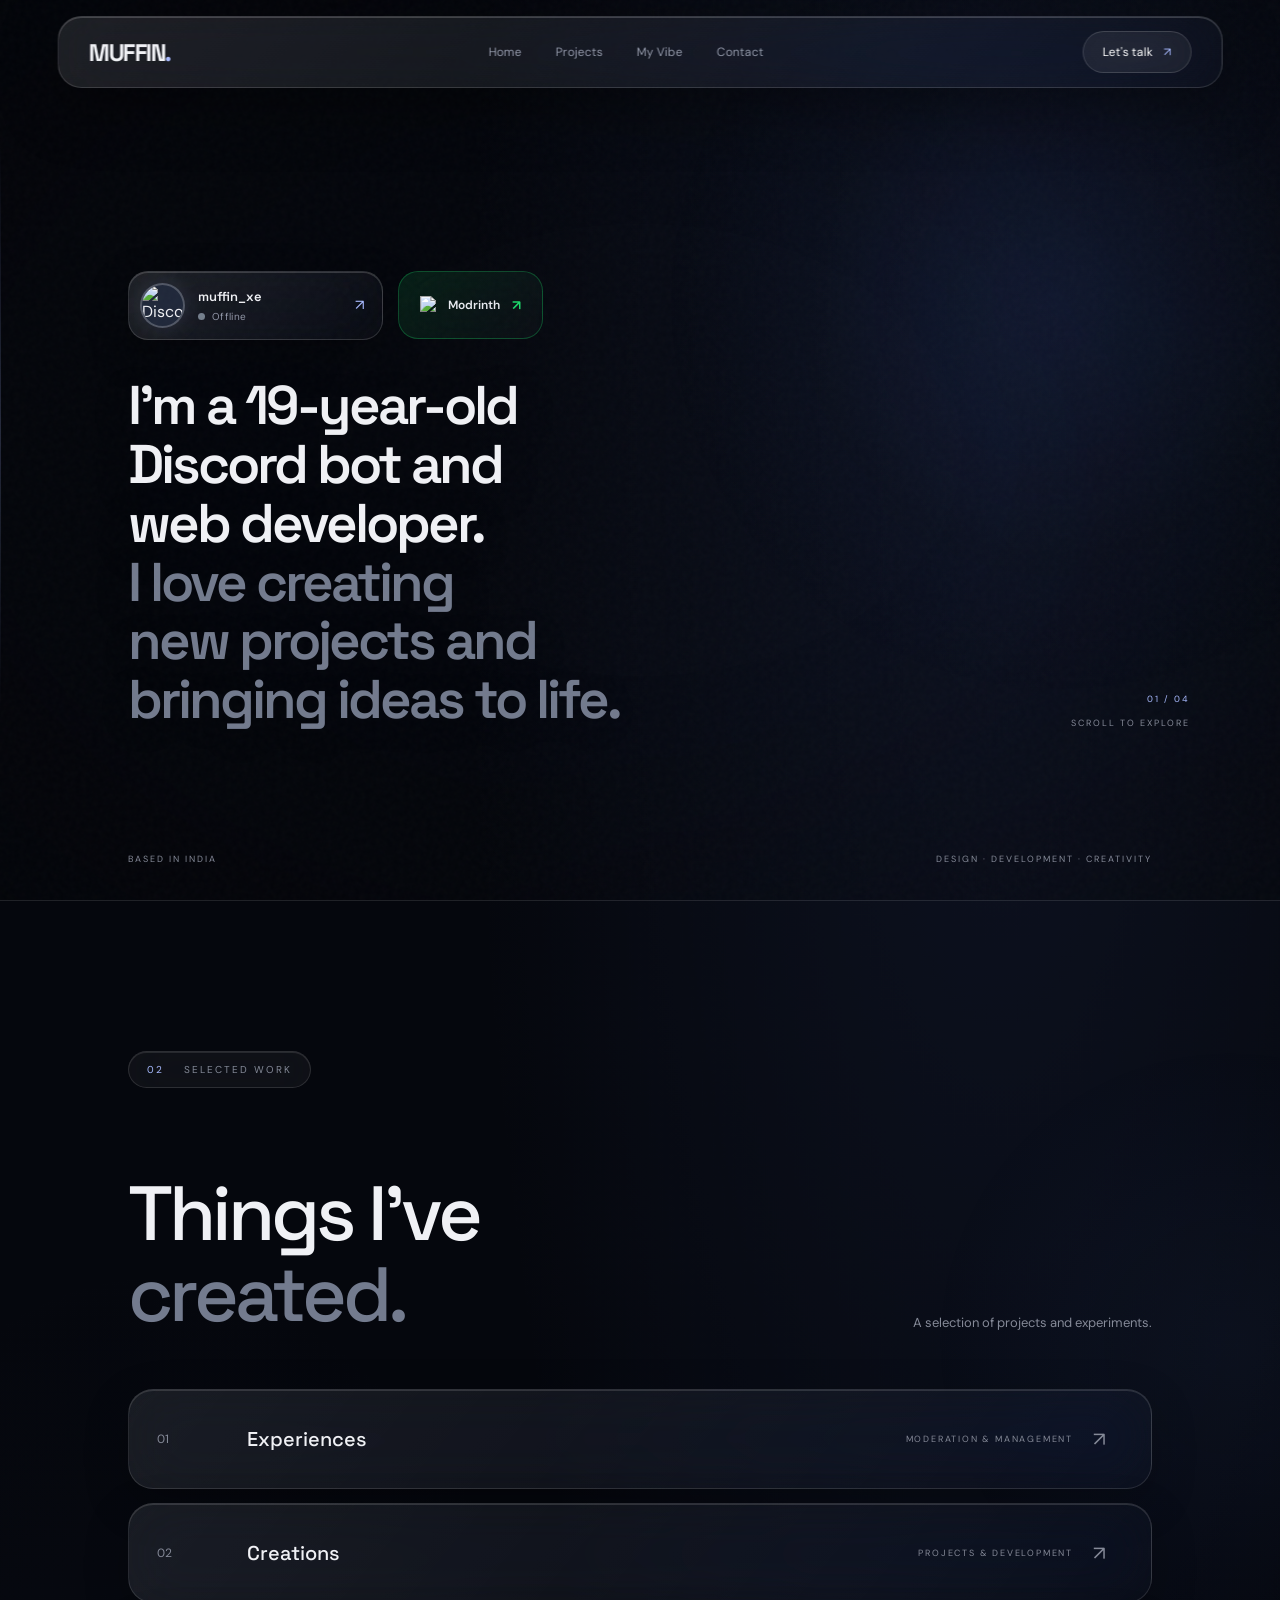
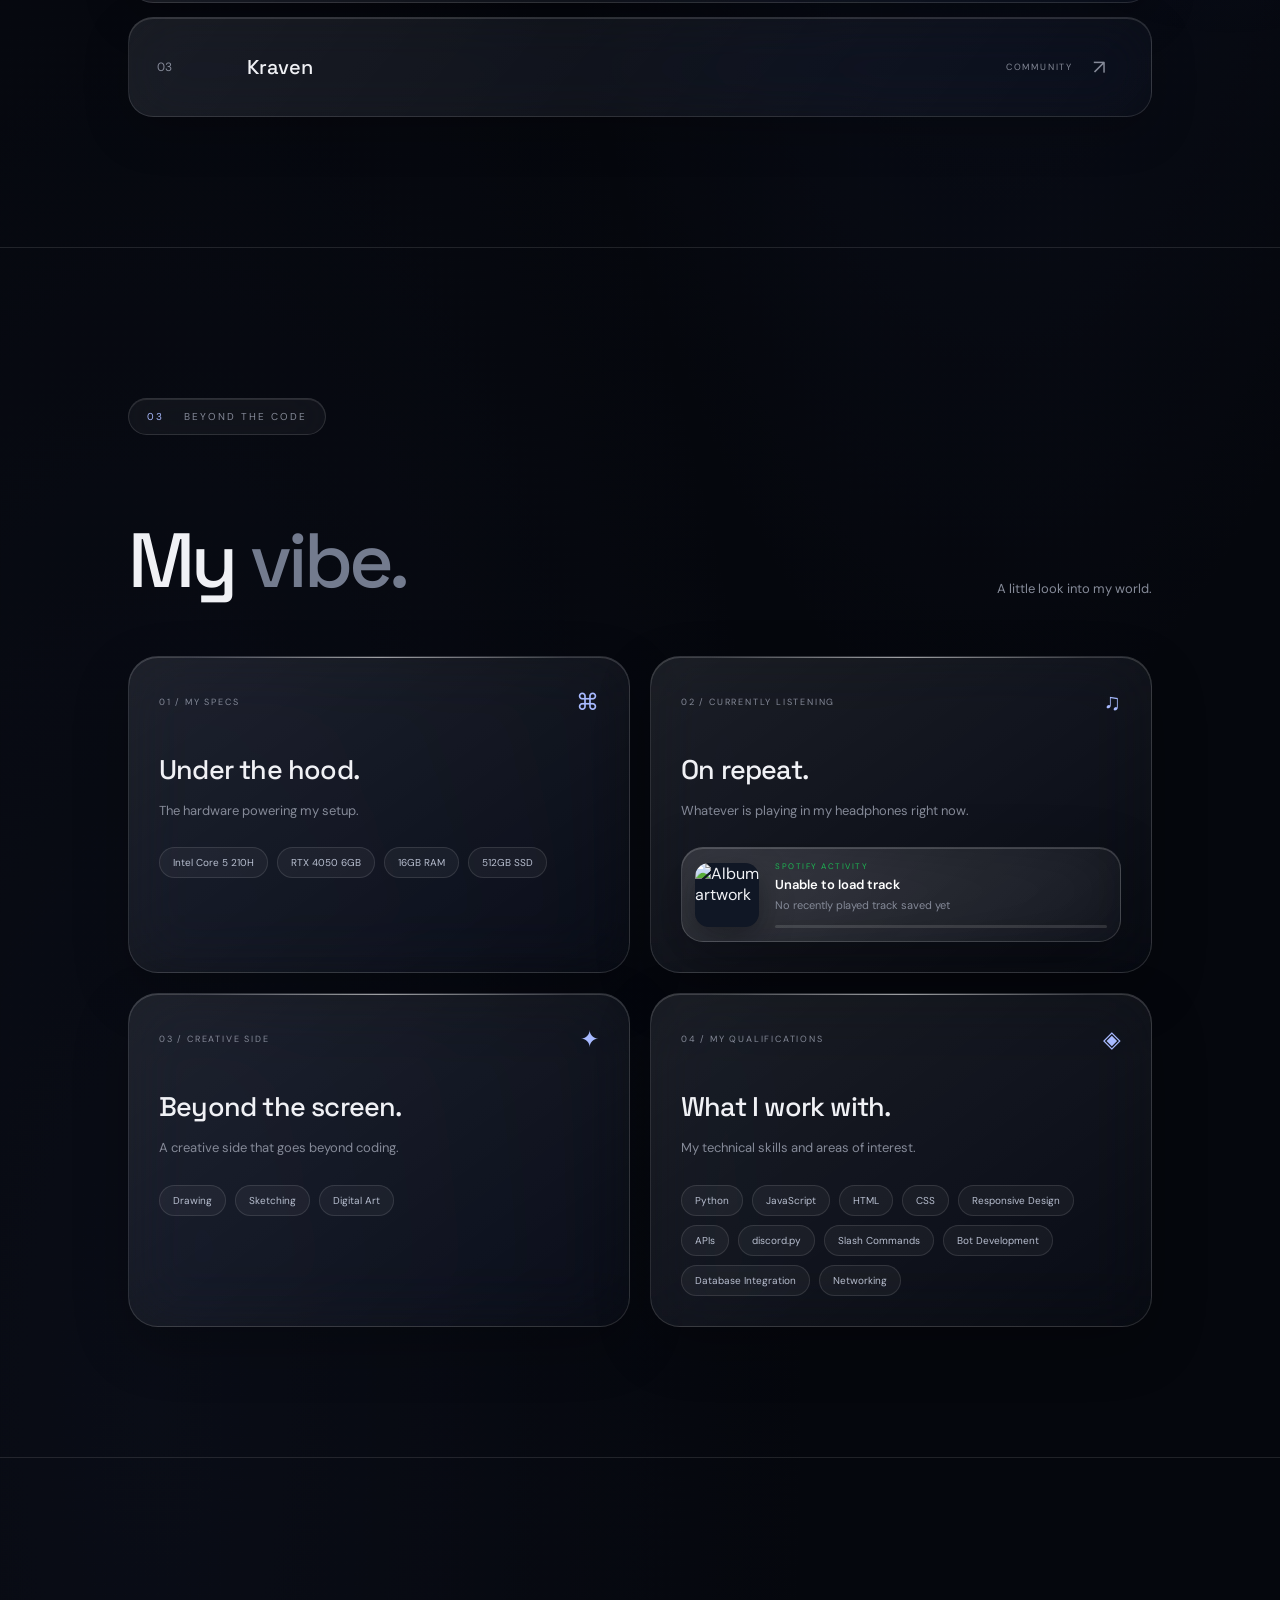
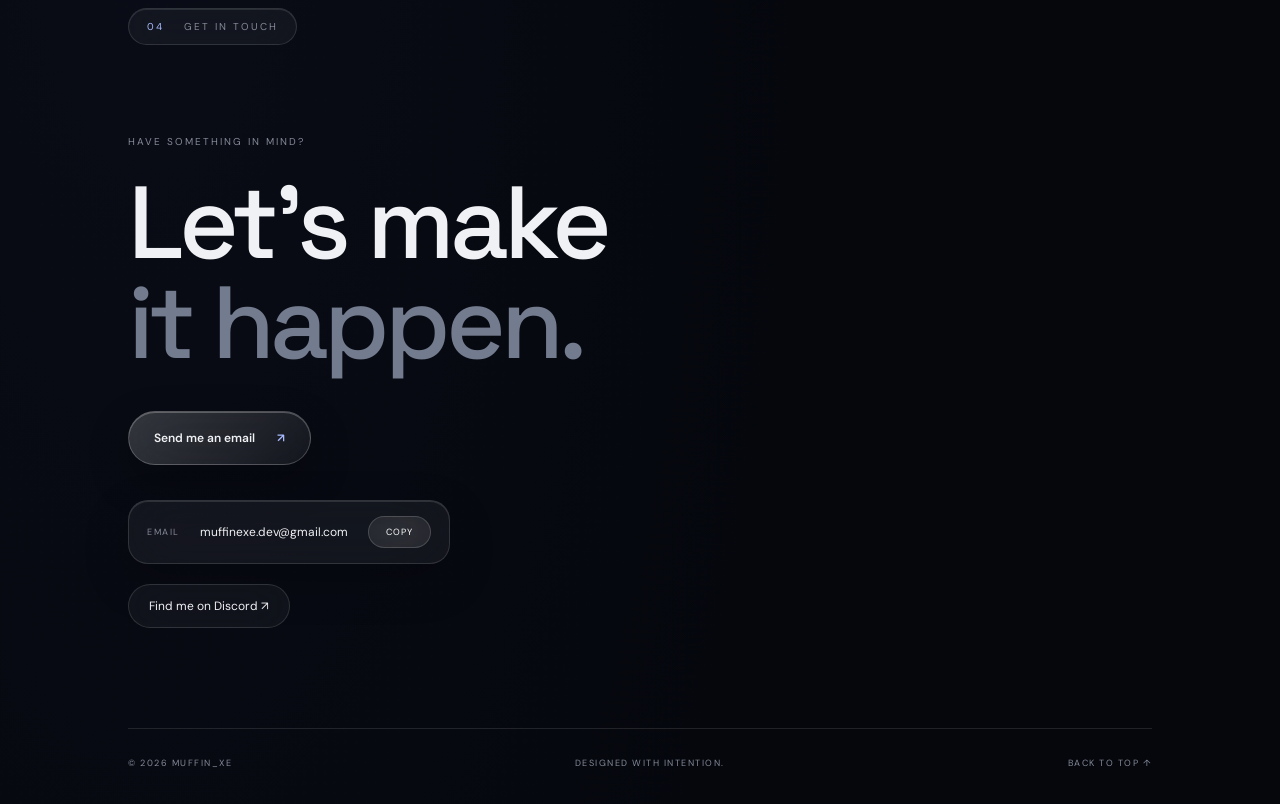
==== commit 5c9b7c83: "Update index.html" ====
--- a/index.html
+++ b/index.html
@@ -134,7 +134,7 @@
                 <a href="#" class="project-item">
                     <span class="project-number">01</span>
                     <span class="project-name">Experiences</span>
-                    <span class="project-type">My previous</span>
+                    <span class="project-type">MODERATION & MANAGEMENT</span>
                     <span class="project-arrow">↗</span>
                 </a>
 
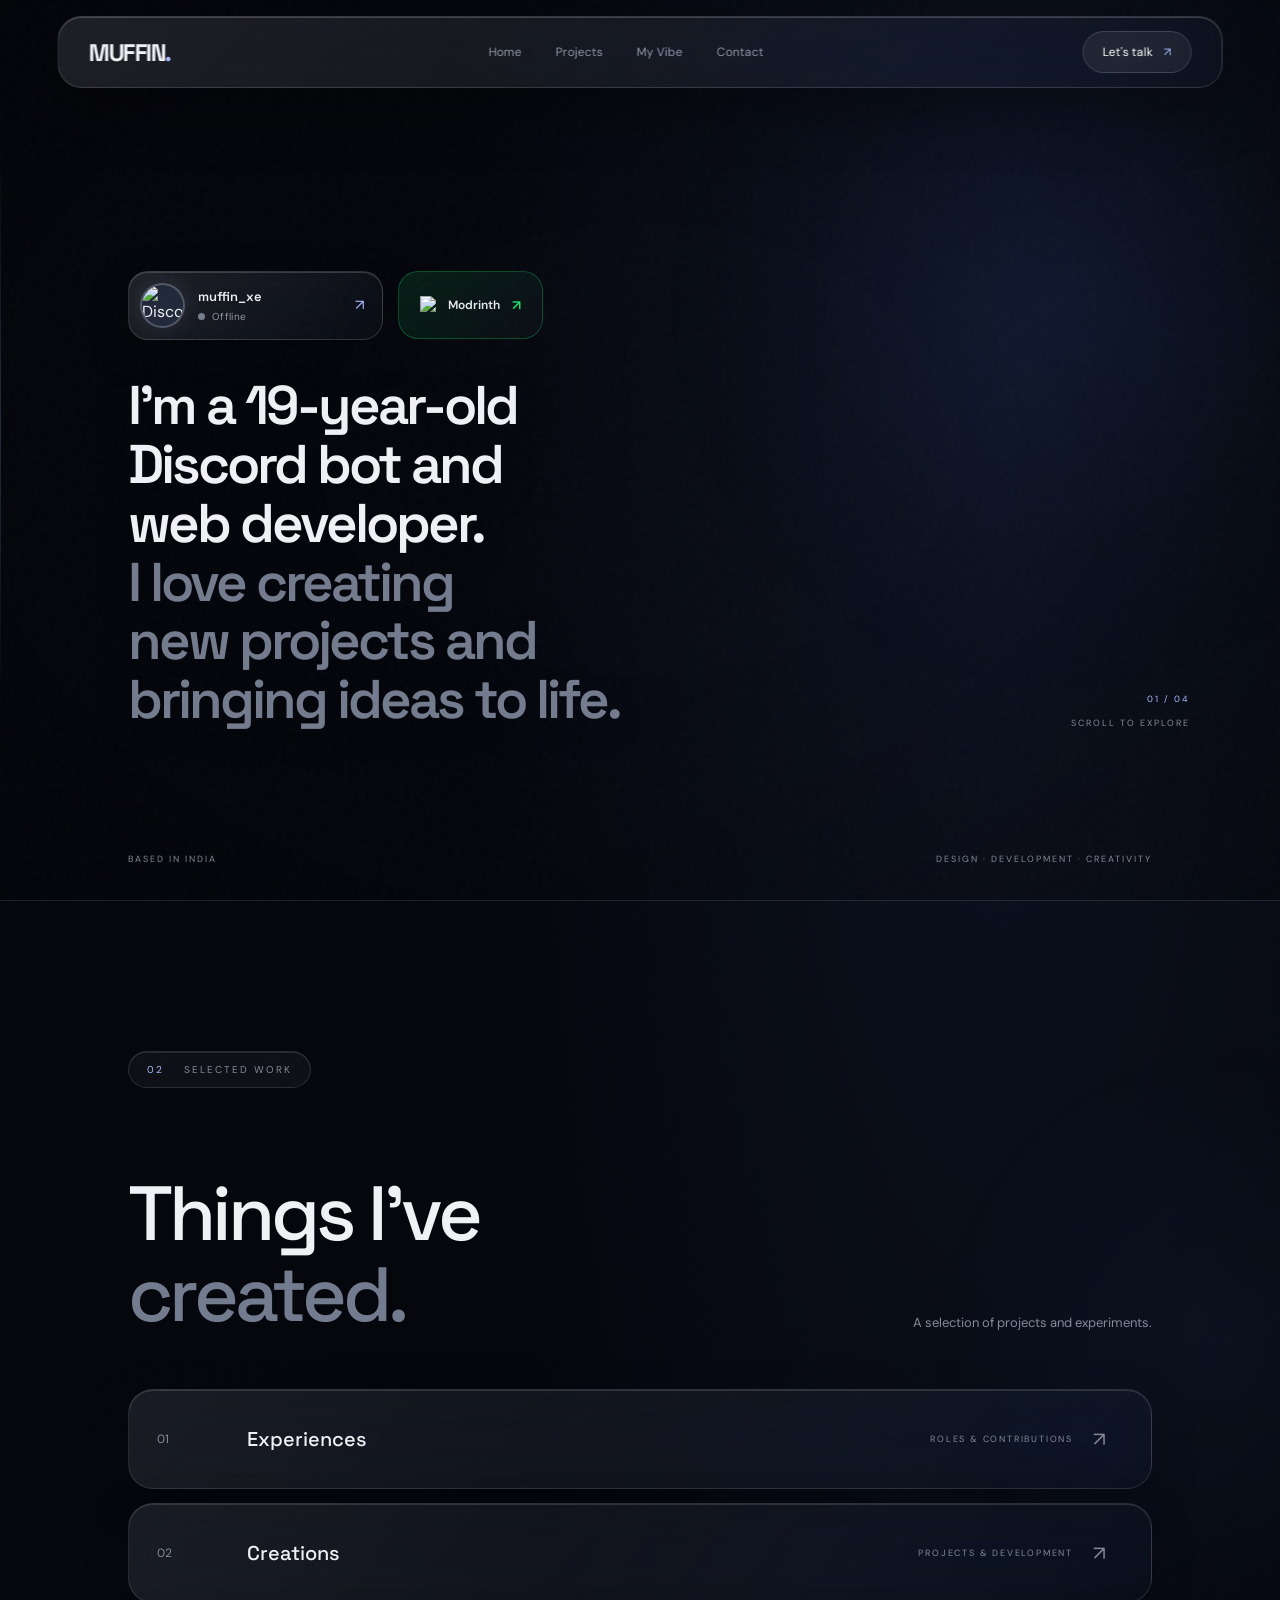
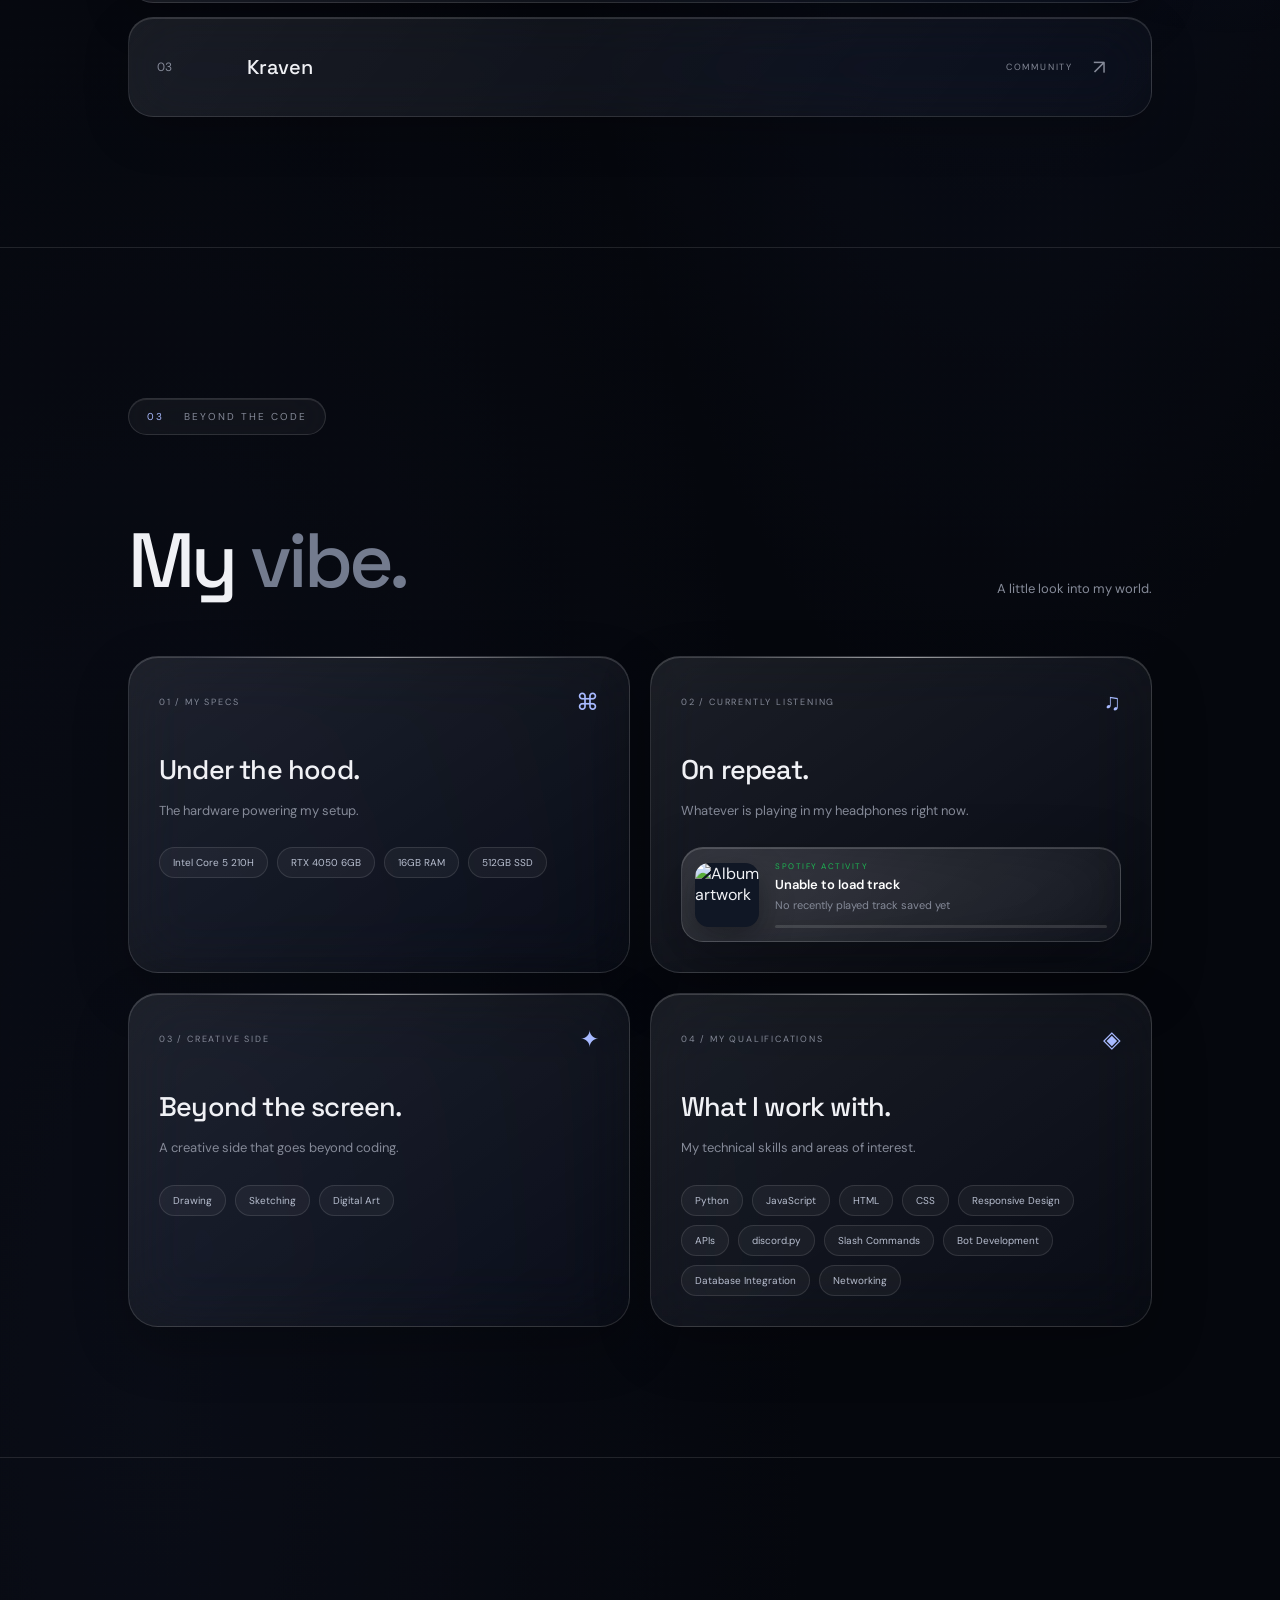
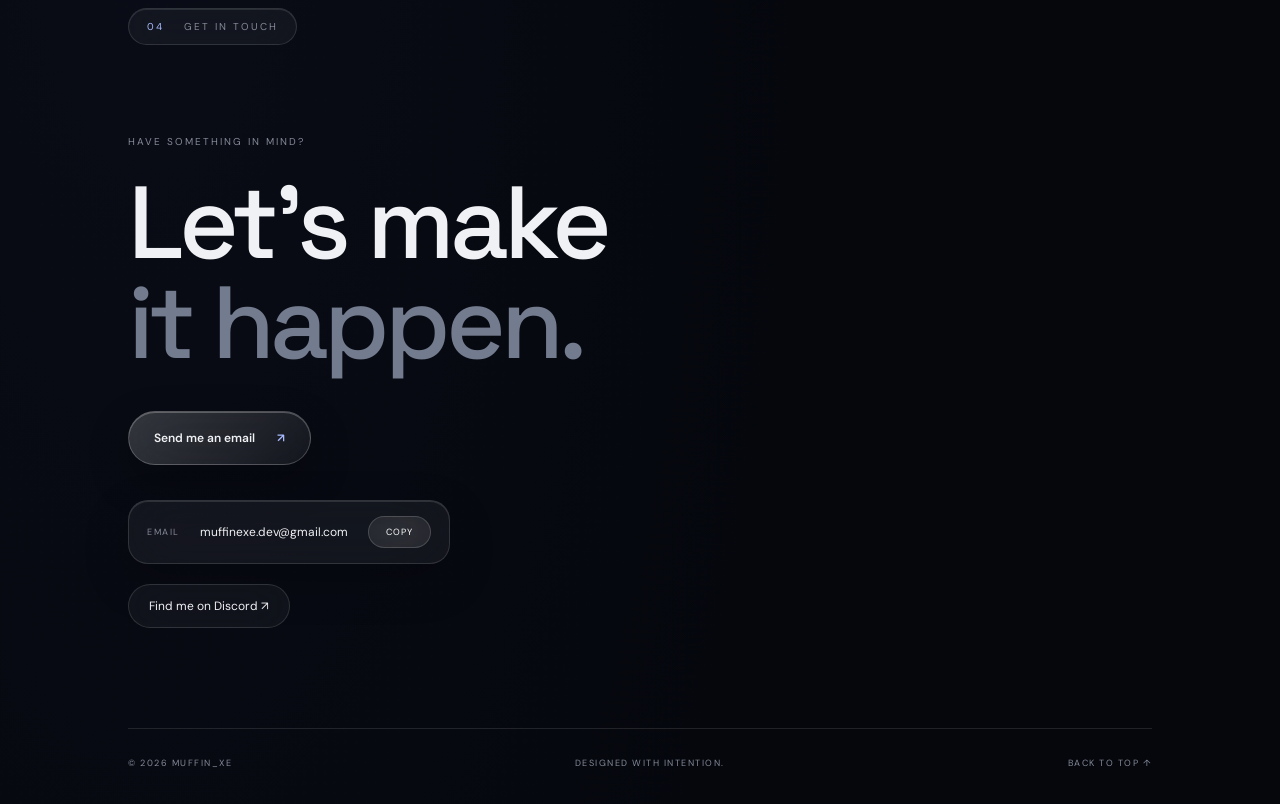
==== commit 0036dffe: "Update index.html" ====
--- a/index.html
+++ b/index.html
@@ -131,10 +131,10 @@
             </div>
 
             <div class="project-list">
-                <a href="#" class="project-item">
+                <a href="#" class="project-item" data-experience="all">
                     <span class="project-number">01</span>
                     <span class="project-name">Experiences</span>
-                    <span class="project-type">MODERATION & MANAGEMENT</span>
+                    <span class="project-type">ROLES & CONTRIBUTIONS</span>
                     <span class="project-arrow">↗</span>
                 </a>
 
@@ -151,6 +151,16 @@
                     <span class="project-type">COMMUNITY</span>
                     <span class="project-arrow">↗</span>
                 </a>
+            </div>
+
+            <div class="experience-modal" id="experience-modal" aria-hidden="true">
+                <div class="experience-backdrop" data-close-experience></div>
+                <section class="experience-dialog" role="dialog" aria-modal="true" aria-labelledby="experience-title">
+                    <button class="experience-close" type="button" aria-label="Close experience details" data-close-experience>×</button>
+                    <span class="experience-kicker">ROLES & CONTRIBUTIONS</span>
+                    <h3 id="experience-title">Experiences</h3>
+                    <div class="experience-details" id="experience-details"></div>
+                </section>
             </div>
         </section>
 
--- a/style.css
+++ b/style.css
@@ -2606,4 +2606,48 @@
     font-size: 11px;
     letter-spacing: 0.3px;
     line-height: 1.5;
-}+}
+
+/* EXPERIENCE DETAILS MODAL */
+.experience-modal {
+    position: fixed;
+    inset: 0;
+    z-index: 1000;
+    display: grid;
+    place-items: center;
+    padding: 24px;
+    opacity: 0;
+    visibility: hidden;
+    pointer-events: none;
+    transition: opacity .3s ease, visibility .3s ease;
+}
+.experience-modal.is-open { opacity: 1; visibility: visible; pointer-events: auto; }
+.experience-backdrop { position: absolute; inset: 0; background: rgba(3, 5, 10, .78); backdrop-filter: blur(14px); }
+.experience-dialog {
+    position: relative; width: min(100%, 560px); max-height: min(80vh, 680px); overflow-y: auto;
+    padding: clamp(28px, 5vw, 48px); border: 1px solid rgba(160, 180, 220, .18);
+    border-radius: 22px; background: linear-gradient(145deg, rgba(22, 27, 39, .97), rgba(10, 13, 21, .98));
+    box-shadow: 0 30px 100px rgba(0,0,0,.5); transform: translateY(18px) scale(.98);
+    transition: transform .3s ease;
+}
+.experience-modal.is-open .experience-dialog { transform: translateY(0) scale(1); }
+.experience-close { position: absolute; top: 17px; right: 20px; width: 38px; height: 38px; border: 1px solid rgba(255,255,255,.14); border-radius: 50%; background: rgba(255,255,255,.04); color: #dce3f2; font-size: 25px; cursor: pointer; }
+.experience-kicker { display: block; margin-bottom: 18px; color: #8294b8; font-size: 10px; letter-spacing: 2.2px; }
+.experience-dialog h3 { margin: 0; color: #f0f3fa; font-size: clamp(28px, 5vw, 42px); font-weight: 500; letter-spacing: -1.5px; }
+.experience-position { margin: 10px 0 26px; color: #8fa9d8; font-size: 13px; letter-spacing: 1px; text-transform: uppercase; }
+.experience-details { display: grid; gap: 14px; margin: 0; padding: 0; list-style: none; }
+.experience-details li { position: relative; padding-left: 20px; color: #aeb7c9; font-size: 14px; line-height: 1.75; }
+.experience-details li::before { content: ''; position: absolute; top: 10px; left: 0; width: 5px; height: 5px; border-radius: 50%; background: #829bd0; box-shadow: 0 0 12px rgba(130,155,208,.5); }
+body.experience-modal-open { overflow: hidden; }
+@media (max-width: 600px) { .experience-modal { padding: 14px; } .experience-dialog { border-radius: 17px; } .experience-details li { font-size: 13px; } }
+@media (prefers-reduced-motion: reduce) { .experience-modal, .experience-dialog { transition: none; } }
+
+.experience-details { display: grid; gap: 25px; margin-top: 28px; }
+.experience-entry { padding-top: 20px; border-top: 1px solid rgba(160,180,220,.13); }
+.experience-entry:first-child { padding-top: 0; border-top: 0; }
+.experience-entry-heading { display: flex; flex-wrap: wrap; align-items: baseline; justify-content: space-between; gap: 8px 16px; }
+.experience-entry-heading h4 { margin: 0; color: #e8edf8; font-size: 15px; font-weight: 500; letter-spacing: .1px; }
+.experience-entry-heading span { color: #8fa9d8; font-size: 9px; letter-spacing: 1.2px; text-transform: uppercase; }
+.experience-entry ul { display: grid; gap: 8px; margin: 13px 0 0; padding: 0; list-style: none; }
+.experience-entry li { position: relative; padding-left: 16px; color: #aeb7c9; font-size: 12px; line-height: 1.7; }
+.experience-entry li::before { content: ''; position: absolute; top: 8px; left: 0; width: 4px; height: 4px; border-radius: 50%; background: #829bd0; }
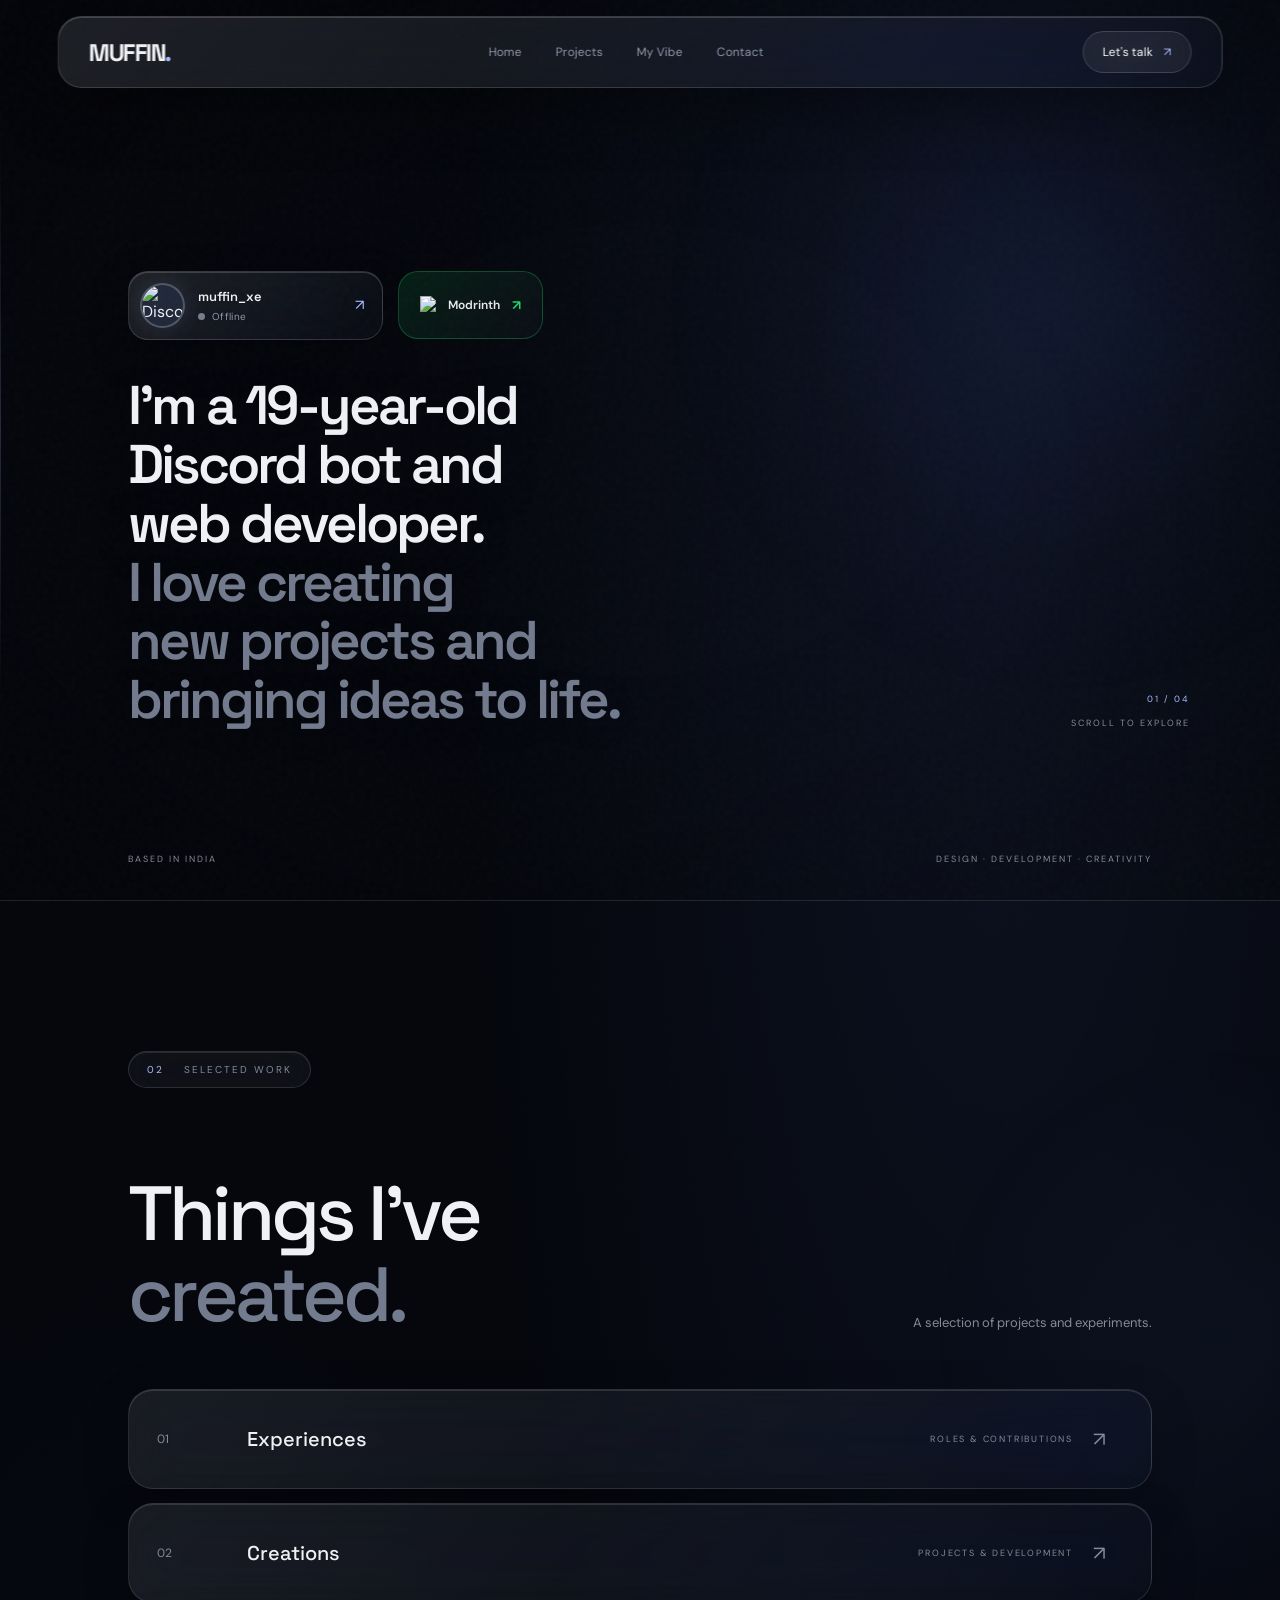
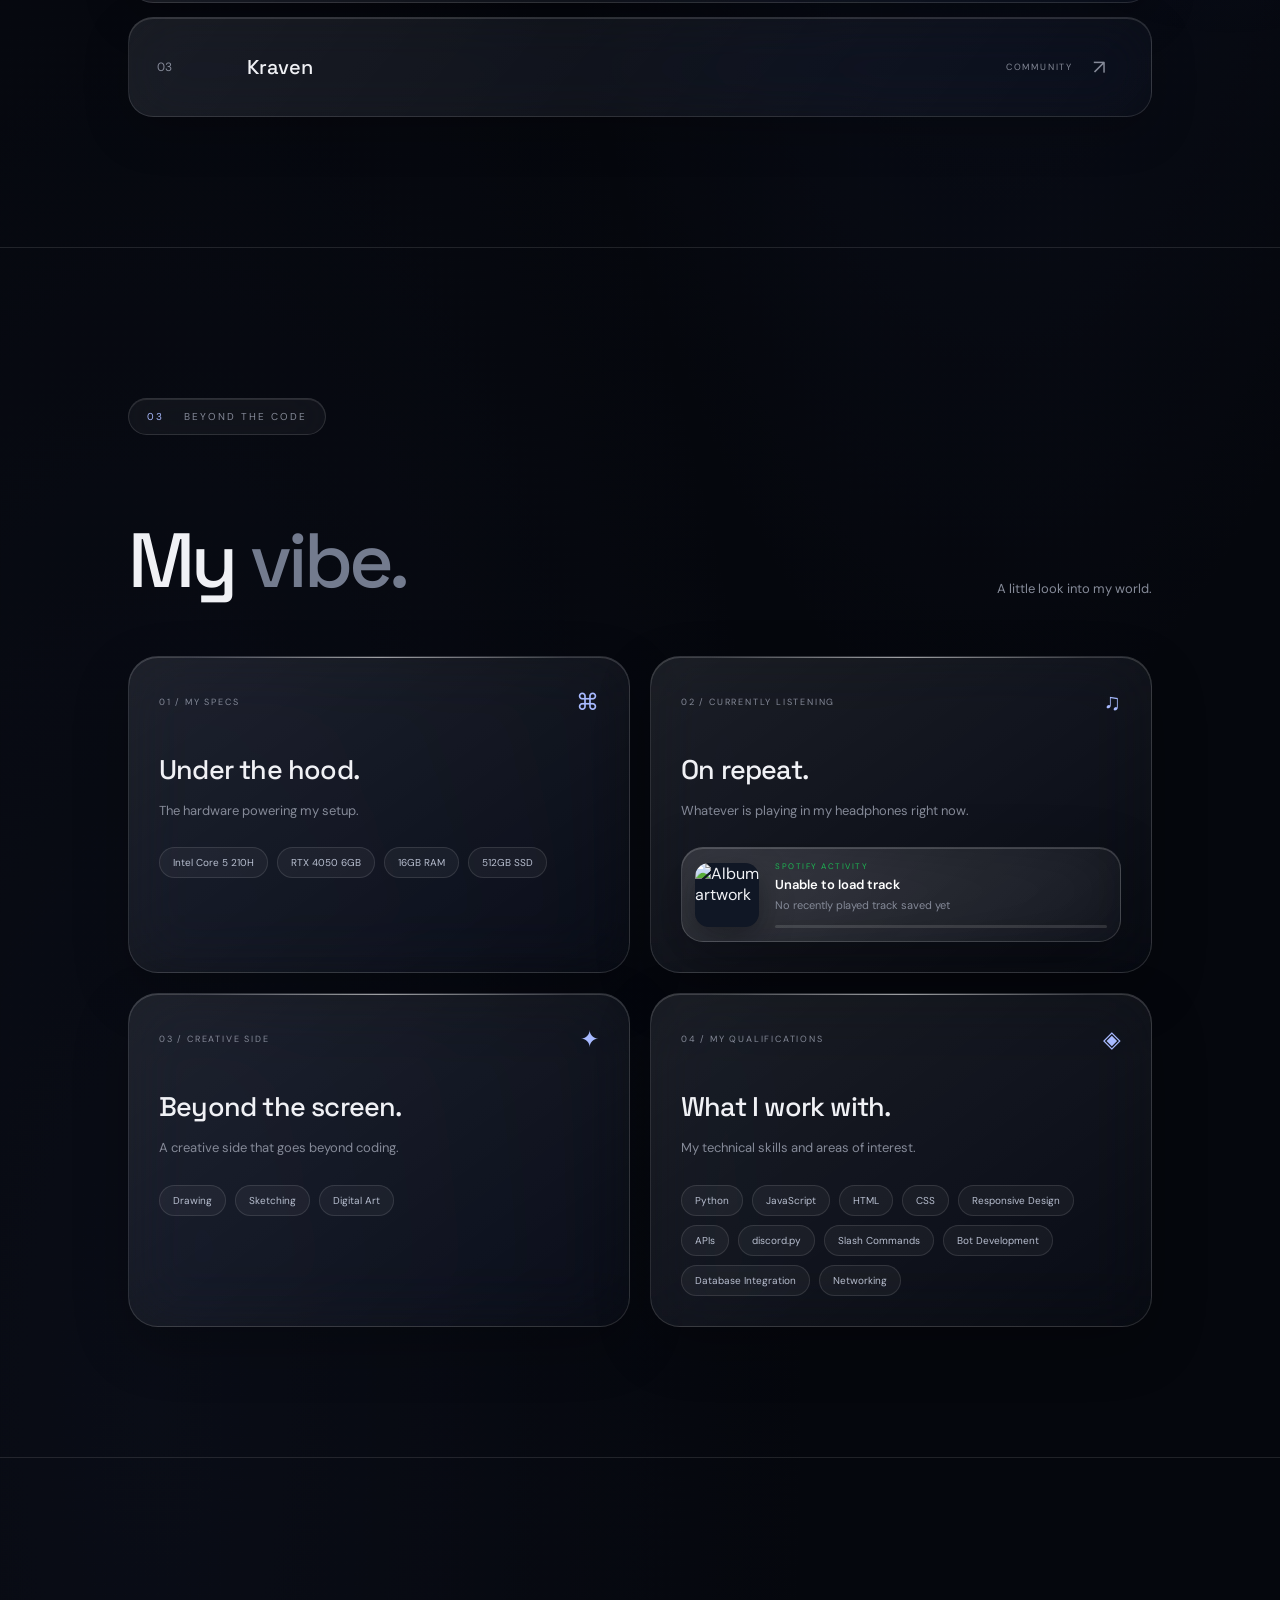
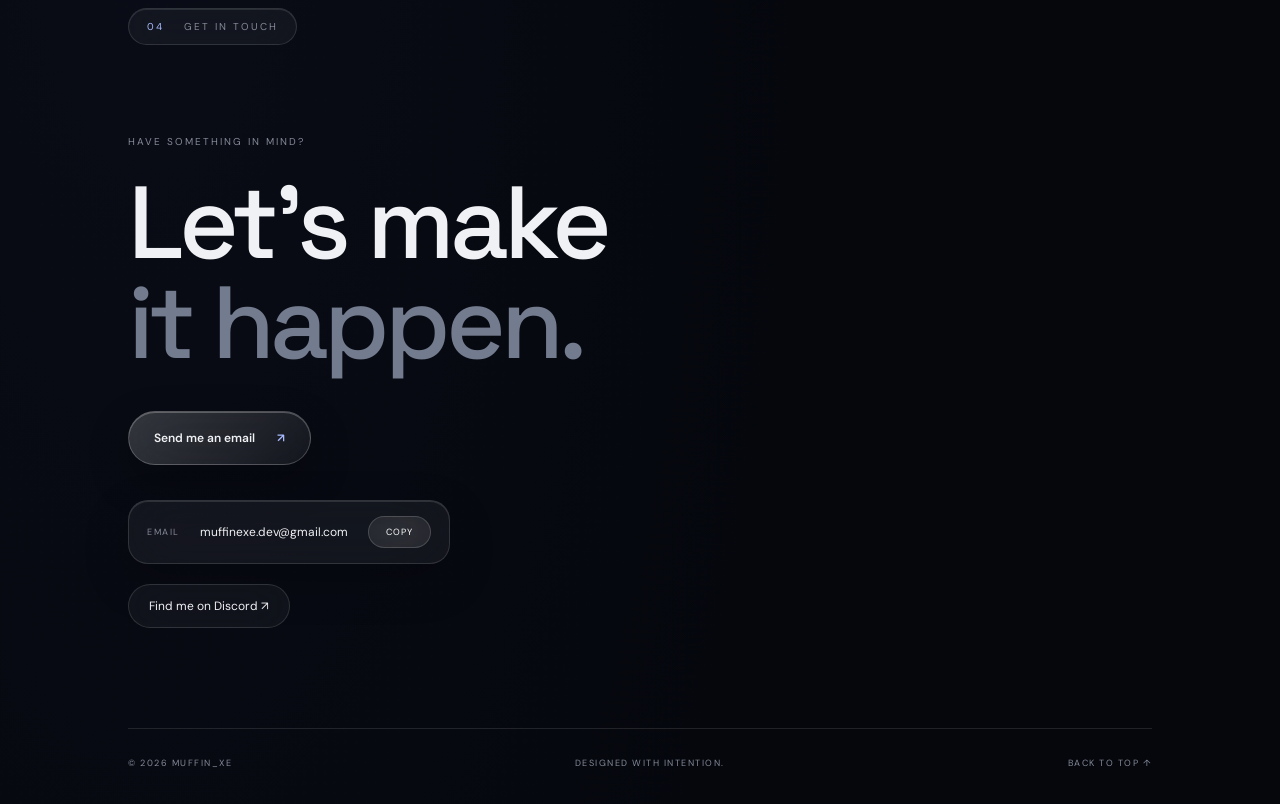
==== commit 09c6261c: "Update index.html" ====
--- a/index.html
+++ b/index.html
@@ -5,8 +5,8 @@
     <meta charset="UTF-8">
     <meta name="viewport" content="width=device-width, initial-scale=1.0">
     <meta name="theme-color" content="#05070d">
-    <meta name="description" content="The personal portfolio of muffin_xe.">
-    <title>Portfolio — muffin_xe</title>
+    <meta name="description" content="A personal space by muffin_xe, featuring projects, interests and ways to connect.">
+    <title>Muffin — About me</title>
     <link rel="icon" type="image/svg+xml" href="favicon.svg">
 
     <script>
@@ -131,21 +131,21 @@
             </div>
 
             <div class="project-list">
-                <a href="#" class="project-item" data-experience="all">
+                <a href="#" class="project-item" data-open-modal="experiences">
                     <span class="project-number">01</span>
                     <span class="project-name">Experiences</span>
                     <span class="project-type">ROLES & CONTRIBUTIONS</span>
                     <span class="project-arrow">↗</span>
                 </a>
 
-                <a href="#" class="project-item">
+                <a href="#" class="project-item" data-open-modal="creations">
                     <span class="project-number">02</span>
                     <span class="project-name">Creations</span>
                     <span class="project-type">PROJECTS & DEVELOPMENT</span>
                     <span class="project-arrow">↗</span>
                 </a>
 
-                <a href="#" class="project-item">
+                <a href="#" class="project-item" data-open-modal="kraven">
                     <span class="project-number">03</span>
                     <span class="project-name">Kraven</span>
                     <span class="project-type">COMMUNITY</span>
@@ -153,13 +153,33 @@
                 </a>
             </div>
 
-            <div class="experience-modal" id="experience-modal" aria-hidden="true">
-                <div class="experience-backdrop" data-close-experience></div>
-                <section class="experience-dialog" role="dialog" aria-modal="true" aria-labelledby="experience-title">
-                    <button class="experience-close" type="button" aria-label="Close experience details" data-close-experience>×</button>
+            <div class="experience-modal" id="experiences-modal" aria-hidden="true">
+                <div class="experience-backdrop" data-close-modal></div>
+                <section class="experience-dialog" role="dialog" aria-modal="true" aria-labelledby="experiences-title">
+                    <button class="experience-close" type="button" aria-label="Close experiences" data-close-modal>×</button>
                     <span class="experience-kicker">ROLES & CONTRIBUTIONS</span>
-                    <h3 id="experience-title">Experiences</h3>
-                    <div class="experience-details" id="experience-details"></div>
+                    <h3 id="experiences-title">Experiences</h3>
+                    <div class="experience-details" id="experiences-details"></div>
+                </section>
+            </div>
+
+            <div class="experience-modal" id="creations-modal" aria-hidden="true">
+                <div class="experience-backdrop" data-close-modal></div>
+                <section class="experience-dialog" role="dialog" aria-modal="true" aria-labelledby="creations-title">
+                    <button class="experience-close" type="button" aria-label="Close creations" data-close-modal>×</button>
+                    <span class="experience-kicker">SELECTED PROJECTS · DEVELOPMENT</span>
+                    <h3 id="creations-title">Creations</h3>
+                    <div class="experience-details" id="creations-details"></div>
+                </section>
+            </div>
+
+            <div class="experience-modal" id="kraven-modal" aria-hidden="true">
+                <div class="experience-backdrop" data-close-modal></div>
+                <section class="experience-dialog" role="dialog" aria-modal="true" aria-labelledby="kraven-title">
+                    <button class="experience-close" type="button" aria-label="Close Kraven" data-close-modal>×</button>
+                    <span class="experience-kicker">COMMUNITY · BOT MANAGEMENT</span>
+                    <h3 id="kraven-title">Kraven</h3>
+                    <div class="experience-details" id="kraven-details"></div>
                 </section>
             </div>
         </section>
--- a/style.css
+++ b/style.css
@@ -2,7 +2,7 @@
 
 /** =========================================*
 
-*   MUFFIN — PORTFOLIO STYLESHEET*
+*   MUFFIN — PERSONAL WEBSITE STYLESHEET*
 
 *========================================= **/
 
@@ -2608,46 +2608,47 @@
     line-height: 1.5;
 }
 
-/* EXPERIENCE DETAILS MODAL */
+/* EXPERIENCE DETAILS — FROSTED GLASS GRID */
 .experience-modal {
-    position: fixed;
-    inset: 0;
-    z-index: 1000;
-    display: grid;
-    place-items: center;
-    padding: 24px;
-    opacity: 0;
-    visibility: hidden;
-    pointer-events: none;
-    transition: opacity .3s ease, visibility .3s ease;
+    position: fixed; inset: 0; z-index: 2000; display: grid; place-items: center;
+    padding: 112px 24px 28px; opacity: 0; visibility: hidden; pointer-events: none;
+    transition: opacity .35s ease, visibility .35s ease;
 }
 .experience-modal.is-open { opacity: 1; visibility: visible; pointer-events: auto; }
-.experience-backdrop { position: absolute; inset: 0; background: rgba(3, 5, 10, .78); backdrop-filter: blur(14px); }
+.experience-backdrop {
+    position: absolute; inset: 0;
+    background: radial-gradient(ellipse at 50% 35%, rgba(42,67,111,.24), rgba(3,6,13,.72) 68%);
+    -webkit-backdrop-filter: blur(18px) saturate(145%); backdrop-filter: blur(18px) saturate(145%);
+}
 .experience-dialog {
-    position: relative; width: min(100%, 560px); max-height: min(80vh, 680px); overflow-y: auto;
-    padding: clamp(28px, 5vw, 48px); border: 1px solid rgba(160, 180, 220, .18);
-    border-radius: 22px; background: linear-gradient(145deg, rgba(22, 27, 39, .97), rgba(10, 13, 21, .98));
-    box-shadow: 0 30px 100px rgba(0,0,0,.5); transform: translateY(18px) scale(.98);
-    transition: transform .3s ease;
-}
+    position: relative; width: min(100%, 1000px); max-height: min(76vh, 720px); overflow-y: auto;
+    padding: clamp(26px, 4vw, 44px); border: 1px solid rgba(190,211,255,.38); border-radius: 28px;
+    background: linear-gradient(135deg, rgba(24,34,55,.70), rgba(8,14,27,.76));
+    -webkit-backdrop-filter: blur(28px) saturate(160%); backdrop-filter: blur(28px) saturate(160%);
+    box-shadow: 0 30px 100px rgba(0,0,0,.58), inset 0 1px 0 rgba(255,255,255,.16), 0 0 42px rgba(111,153,229,.10);
+    transform: translateY(20px) scale(.975); transition: transform .42s cubic-bezier(.2,.8,.2,1);
+    scrollbar-width: thin; scrollbar-color: rgba(142,177,239,.55) transparent;
+}
+.experience-dialog::before { content:""; position:absolute; inset:0; border-radius:inherit; pointer-events:none; background:linear-gradient(115deg,rgba(255,255,255,.10),transparent 26%,transparent 70%,rgba(127,165,236,.07)); }
 .experience-modal.is-open .experience-dialog { transform: translateY(0) scale(1); }
-.experience-close { position: absolute; top: 17px; right: 20px; width: 38px; height: 38px; border: 1px solid rgba(255,255,255,.14); border-radius: 50%; background: rgba(255,255,255,.04); color: #dce3f2; font-size: 25px; cursor: pointer; }
-.experience-kicker { display: block; margin-bottom: 18px; color: #8294b8; font-size: 10px; letter-spacing: 2.2px; }
-.experience-dialog h3 { margin: 0; color: #f0f3fa; font-size: clamp(28px, 5vw, 42px); font-weight: 500; letter-spacing: -1.5px; }
-.experience-position { margin: 10px 0 26px; color: #8fa9d8; font-size: 13px; letter-spacing: 1px; text-transform: uppercase; }
-.experience-details { display: grid; gap: 14px; margin: 0; padding: 0; list-style: none; }
-.experience-details li { position: relative; padding-left: 20px; color: #aeb7c9; font-size: 14px; line-height: 1.75; }
-.experience-details li::before { content: ''; position: absolute; top: 10px; left: 0; width: 5px; height: 5px; border-radius: 50%; background: #829bd0; box-shadow: 0 0 12px rgba(130,155,208,.5); }
-body.experience-modal-open { overflow: hidden; }
-@media (max-width: 600px) { .experience-modal { padding: 14px; } .experience-dialog { border-radius: 17px; } .experience-details li { font-size: 13px; } }
-@media (prefers-reduced-motion: reduce) { .experience-modal, .experience-dialog { transition: none; } }
-
-.experience-details { display: grid; gap: 25px; margin-top: 28px; }
-.experience-entry { padding-top: 20px; border-top: 1px solid rgba(160,180,220,.13); }
-.experience-entry:first-child { padding-top: 0; border-top: 0; }
-.experience-entry-heading { display: flex; flex-wrap: wrap; align-items: baseline; justify-content: space-between; gap: 8px 16px; }
-.experience-entry-heading h4 { margin: 0; color: #e8edf8; font-size: 15px; font-weight: 500; letter-spacing: .1px; }
-.experience-entry-heading span { color: #8fa9d8; font-size: 9px; letter-spacing: 1.2px; text-transform: uppercase; }
-.experience-entry ul { display: grid; gap: 8px; margin: 13px 0 0; padding: 0; list-style: none; }
-.experience-entry li { position: relative; padding-left: 16px; color: #aeb7c9; font-size: 12px; line-height: 1.7; }
-.experience-entry li::before { content: ''; position: absolute; top: 8px; left: 0; width: 4px; height: 4px; border-radius: 50%; background: #829bd0; }
+.experience-close { position:absolute; top:18px; right:20px; z-index:2; display:grid; place-items:center; width:46px; height:46px; border:1px solid rgba(205,220,255,.25); border-radius:50%; background:rgba(255,255,255,.07); color:#eef4ff; font-size:25px; cursor:pointer; transition:background .25s,border-color .25s,transform .25s; }
+.experience-close:hover { background:rgba(142,177,239,.2); border-color:rgba(190,215,255,.7); transform:rotate(90deg); }
+.experience-kicker { display:block; margin-bottom:16px; color:#9fb8e6; font-size:10px; letter-spacing:3px; }
+.experience-dialog h3 { margin:0; color:#f2f6ff; font-size:clamp(34px,5vw,52px); font-weight:500; letter-spacing:-2px; }
+.experience-details { display:grid; grid-template-columns:repeat(2,minmax(0,1fr)); gap:18px; margin-top:30px; }
+.experience-entry { position:relative; min-width:0; padding:20px 22px 22px; overflow:hidden; border:1px solid rgba(170,198,249,.28); border-radius:17px; background:linear-gradient(135deg,rgba(255,255,255,.075),rgba(113,151,216,.035)); box-shadow:inset 0 1px 0 rgba(255,255,255,.09),0 12px 32px rgba(0,0,0,.14); transition:transform .3s,border-color .3s,background .3s,box-shadow .3s; }
+.experience-entry::after { content:""; position:absolute; width:180px; height:180px; right:-90px; bottom:-115px; border-radius:50%; background:rgba(113,160,255,.12); filter:blur(35px); pointer-events:none; }
+.experience-entry:hover { transform:translateY(-4px); border-color:rgba(175,207,255,.58); background:linear-gradient(135deg,rgba(255,255,255,.11),rgba(102,148,226,.08)); box-shadow:inset 0 1px 0 rgba(255,255,255,.14),0 18px 38px rgba(0,0,0,.23),0 0 24px rgba(111,153,229,.09); }
+.experience-entry-heading { position:relative; z-index:1; display:flex; flex-direction:column; align-items:flex-start; gap:8px; }
+.experience-entry-heading h4 { margin:0; color:#f0f4ff; font-size:17px; font-weight:500; letter-spacing:-.2px; }
+.experience-entry-heading span { color:#8eb8ff; font-size:9px; letter-spacing:2px; text-transform:uppercase; }
+.experience-entry ul { position:relative; z-index:1; display:grid; gap:7px; margin:17px 0 0; padding:0; list-style:none; }
+.experience-entry li { position:relative; padding-left:15px; color:#c0cce1; font-size:12px; line-height:1.65; }
+.experience-entry li::before { content:""; position:absolute; top:8px; left:0; width:5px; height:5px; border-radius:50%; background:#91b9ff; box-shadow:0 0 10px rgba(145,185,255,.7); }
+body.experience-modal-open { overflow:hidden; }
+/* Subtle custom cursor: desktop only */
+.cursor-glow { position:fixed; z-index:9999; top:0; left:0; width:260px; height:260px; border-radius:50%; pointer-events:none; opacity:0; background:radial-gradient(circle,rgba(111,157,255,.105),rgba(111,157,255,.035) 34%,transparent 70%); transform:translate(-50%,-50%); transition:opacity .25s; mix-blend-mode:screen; }
+body.cursor-ready .cursor-glow { opacity:1; }
+@media (pointer:coarse) { .cursor-glow { display:none; } }
+@media (max-width:760px) { .experience-modal { padding:100px 15px 18px; } .experience-dialog { max-height:78vh; padding:27px 20px; border-radius:21px; } .experience-details { grid-template-columns:1fr; gap:12px; margin-top:22px; } .experience-entry { padding:18px; } }
+@media (prefers-reduced-motion:reduce) { .experience-modal,.experience-dialog,.experience-entry,.experience-close { transition:none!important; } }
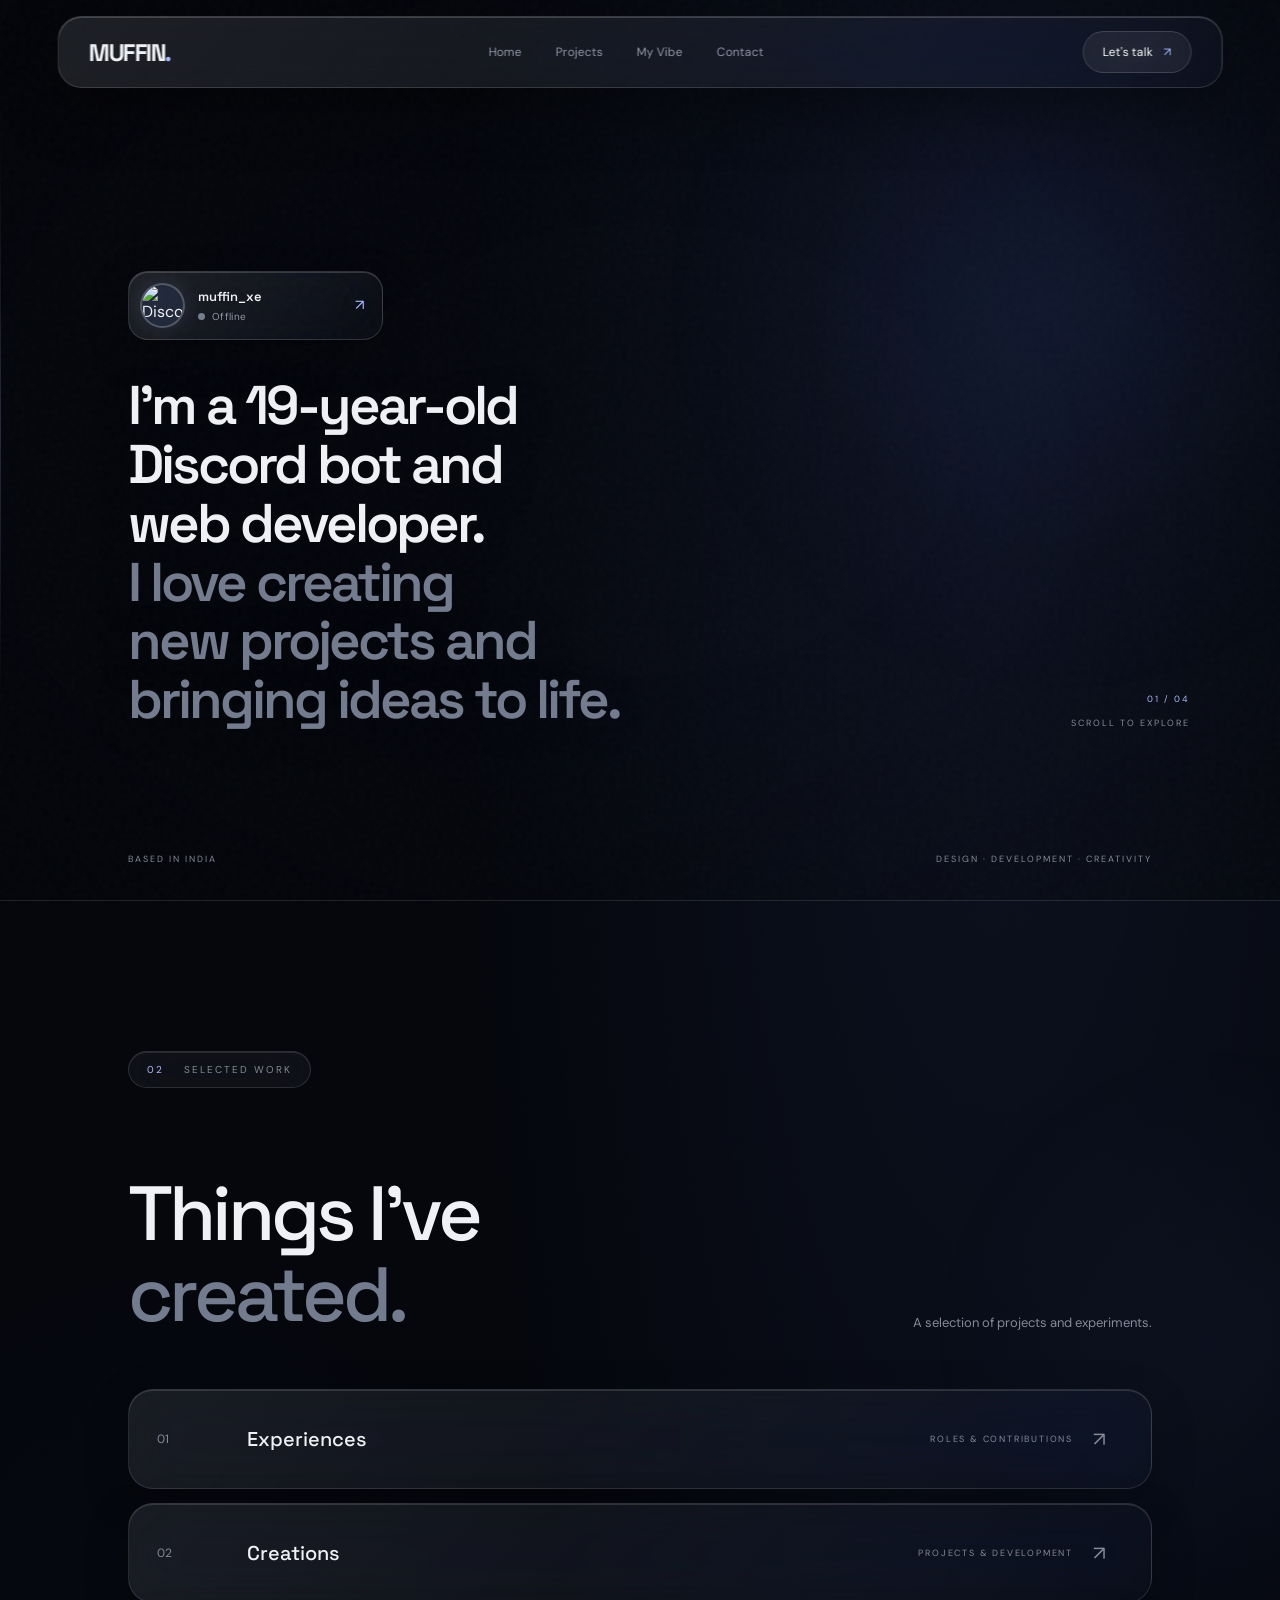
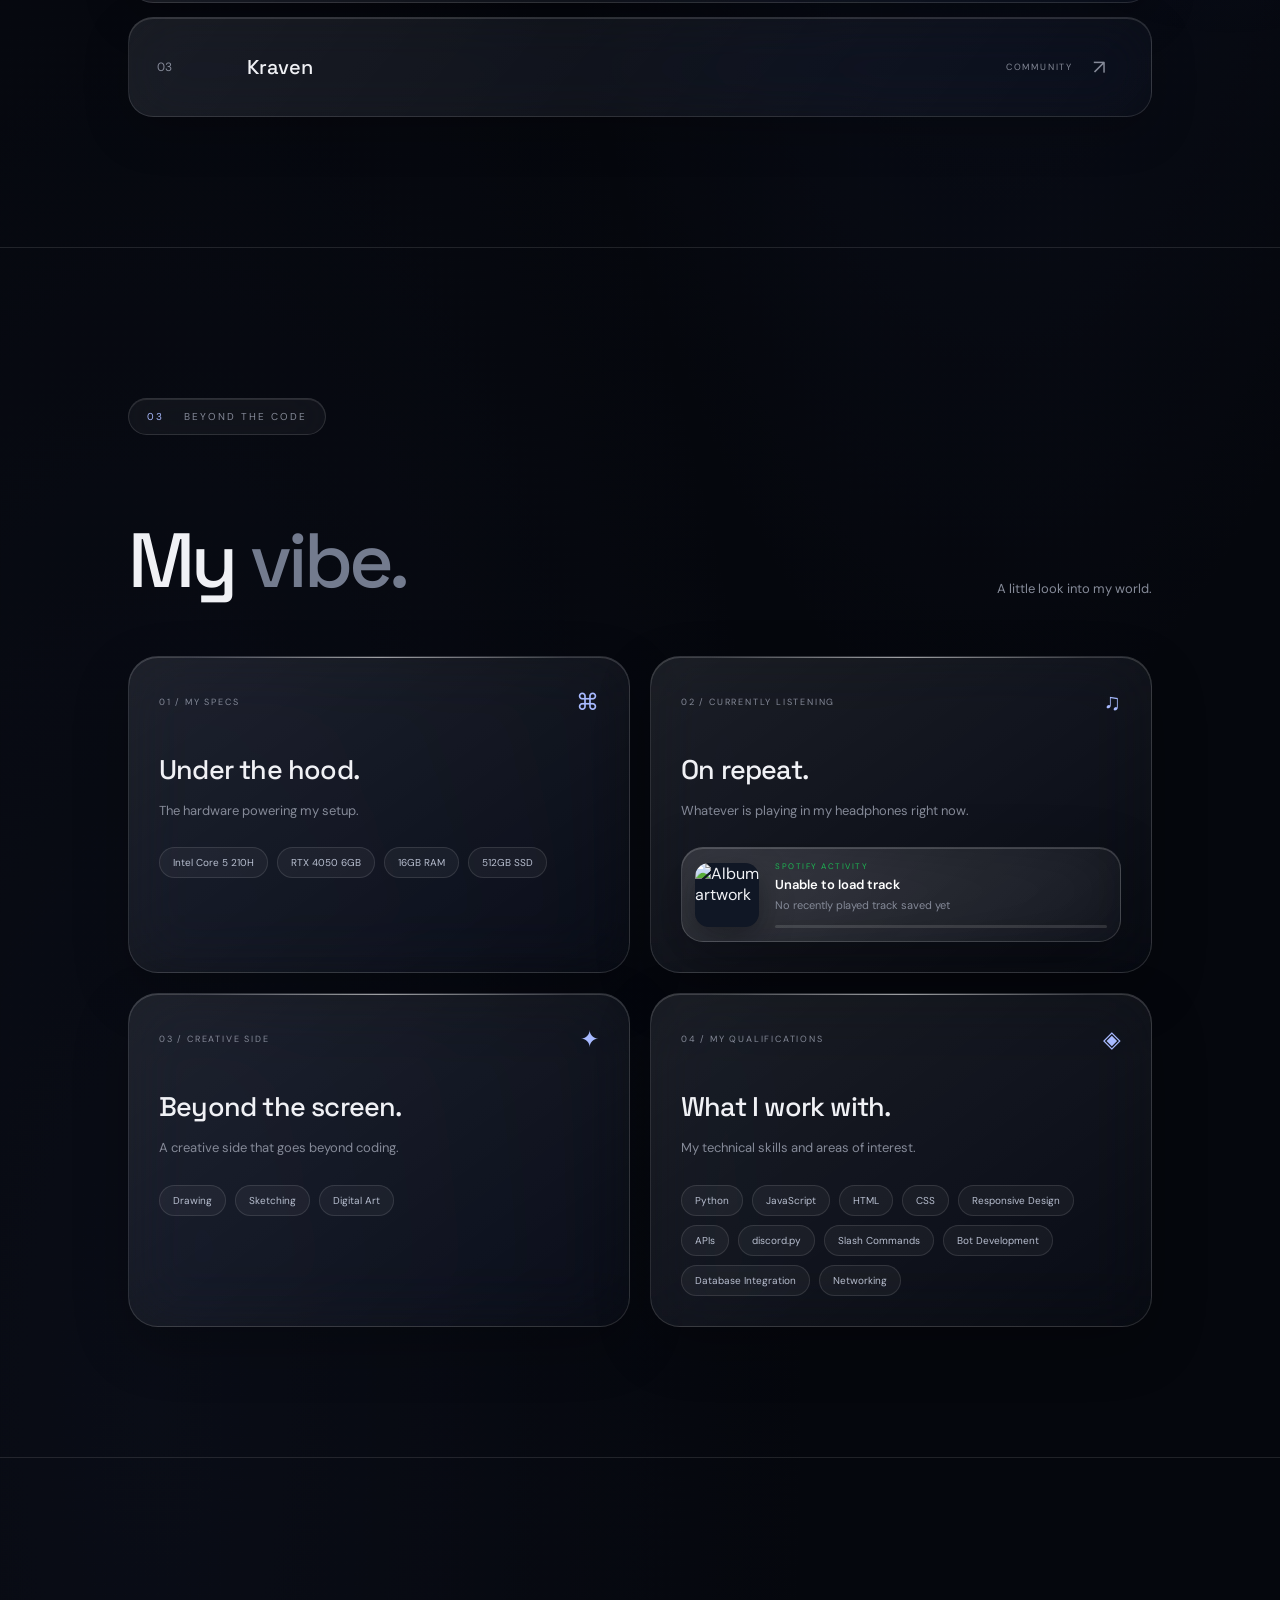
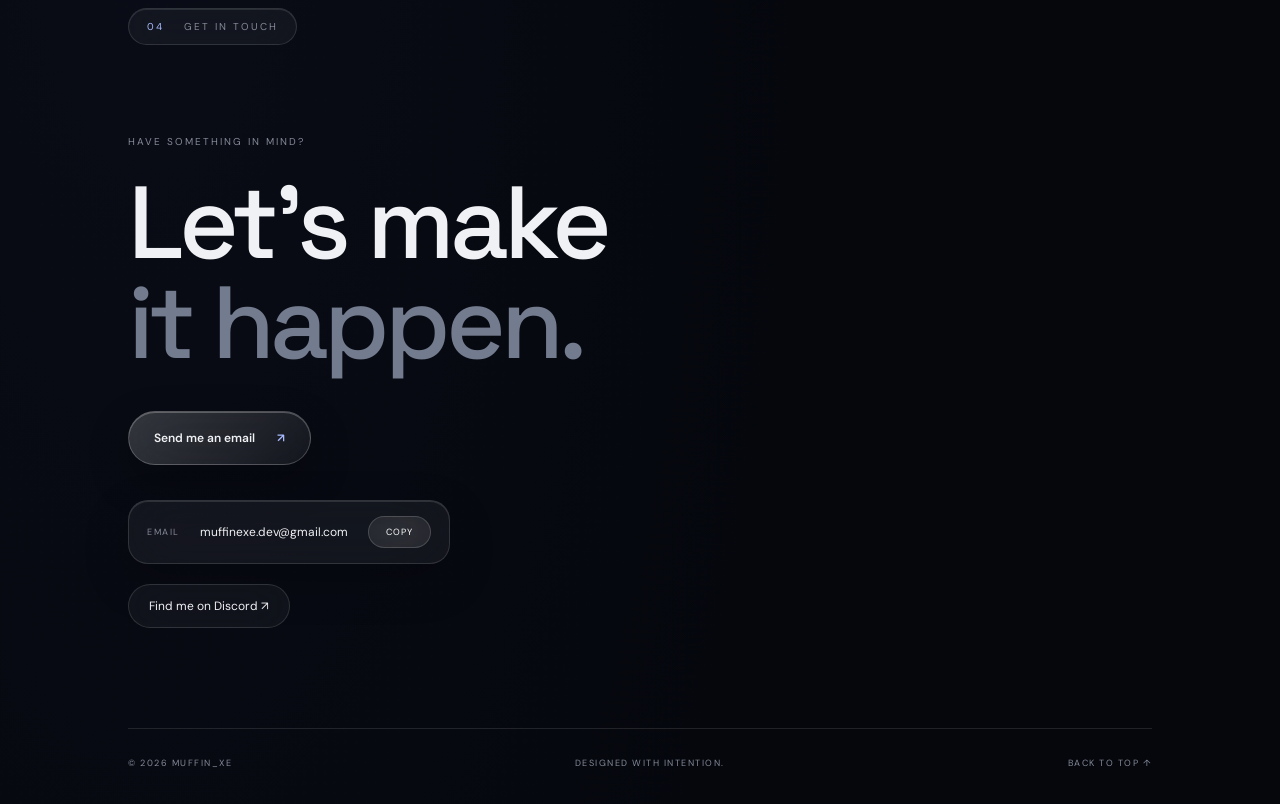
==== commit b11af0c8: "Update index.html" ====
--- a/index.html
+++ b/index.html
@@ -5,8 +5,8 @@
     <meta charset="UTF-8">
     <meta name="viewport" content="width=device-width, initial-scale=1.0">
     <meta name="theme-color" content="#05070d">
-    <meta name="description" content="A personal space by muffin_xe, featuring projects, interests and ways to connect.">
-    <title>Muffin — About me</title>
+    <meta name="description" content="Get to know Muffin — interests, projects, experiences and ways to connect.">
+    <title>Muffin — About Me</title>
     <link rel="icon" type="image/svg+xml" href="favicon.svg">
 
     <script>
@@ -81,20 +81,6 @@
                         <span class="discord-arrow">↗</span>
                     </a>
 
-                    <a
-                        href="https://modrinth.com/user/Muffin_exe"
-                        class="modrinth-button"
-                        target="_blank"
-                        rel="noopener noreferrer">
-
-                        <img
-                            src="https://cdn.simpleicons.org/modrinth/1BD96A"
-                            alt="Modrinth"
-                        >
-
-                        <span>Modrinth</span>
-                        <span class="modrinth-arrow">↗</span>
-                    </a>
                 </div>
 
                 <div class="hero-heading">
--- a/style.css
+++ b/style.css
@@ -2,7 +2,7 @@
 
 /** =========================================*
 
-*   MUFFIN — PERSONAL WEBSITE STYLESHEET*
+*   MUFFIN — ABOUT ME STYLESHEET*
 
 *========================================= **/
 
@@ -2646,9 +2646,43 @@
 .experience-entry li { position:relative; padding-left:15px; color:#c0cce1; font-size:12px; line-height:1.65; }
 .experience-entry li::before { content:""; position:absolute; top:8px; left:0; width:5px; height:5px; border-radius:50%; background:#91b9ff; box-shadow:0 0 10px rgba(145,185,255,.7); }
 body.experience-modal-open { overflow:hidden; }
-/* Subtle custom cursor: desktop only */
-.cursor-glow { position:fixed; z-index:9999; top:0; left:0; width:260px; height:260px; border-radius:50%; pointer-events:none; opacity:0; background:radial-gradient(circle,rgba(111,157,255,.105),rgba(111,157,255,.035) 34%,transparent 70%); transform:translate(-50%,-50%); transition:opacity .25s; mix-blend-mode:screen; }
-body.cursor-ready .cursor-glow { opacity:1; }
-@media (pointer:coarse) { .cursor-glow { display:none; } }
+/* Smooth glass cursor — desktop only */
+.cursor-glow {
+    position: fixed; z-index: 9997; top: 0; left: 0;
+    width: 300px; height: 300px; border-radius: 50%;
+    pointer-events: none; opacity: 0;
+    background: radial-gradient(circle, rgba(116,164,255,.13), rgba(116,164,255,.045) 35%, transparent 70%);
+    transform: translate(-50%, -50%); mix-blend-mode: screen;
+    transition: opacity .25s ease;
+}
+.cursor-ring {
+    position: fixed; z-index: 9998; top: 0; left: 0;
+    width: 34px; height: 34px; border-radius: 50%;
+    border: 1px solid rgba(194,216,255,.72);
+    background: rgba(145,180,255,.045);
+    box-shadow: 0 0 18px rgba(110,158,255,.2), inset 0 0 12px rgba(145,180,255,.08);
+    pointer-events: none; opacity: 0;
+    transform: translate(-50%, -50%);
+    transition: width .22s ease, height .22s ease, border-color .22s ease, opacity .2s ease;
+    backdrop-filter: blur(2px);
+}
+.cursor-dot {
+    position: fixed; z-index: 9999; top: 0; left: 0;
+    width: 5px; height: 5px; border-radius: 50%;
+    background: #eaf2ff; box-shadow: 0 0 10px rgba(143,184,255,.95);
+    pointer-events: none; opacity: 0; transform: translate(-50%, -50%);
+    transition: opacity .2s ease;
+}
+body.cursor-ready .cursor-glow,
+body.cursor-ready .cursor-ring,
+body.cursor-ready .cursor-dot { opacity: 1; }
+body.cursor-hover .cursor-ring {
+    width: 54px; height: 54px;
+    border-color: rgba(164,198,255,.95);
+    background: rgba(130,170,255,.08);
+}
+@media (pointer: coarse) {
+    .cursor-glow, .cursor-ring, .cursor-dot { display: none !important; }
+}
 @media (max-width:760px) { .experience-modal { padding:100px 15px 18px; } .experience-dialog { max-height:78vh; padding:27px 20px; border-radius:21px; } .experience-details { grid-template-columns:1fr; gap:12px; margin-top:22px; } .experience-entry { padding:18px; } }
 @media (prefers-reduced-motion:reduce) { .experience-modal,.experience-dialog,.experience-entry,.experience-close { transition:none!important; } }
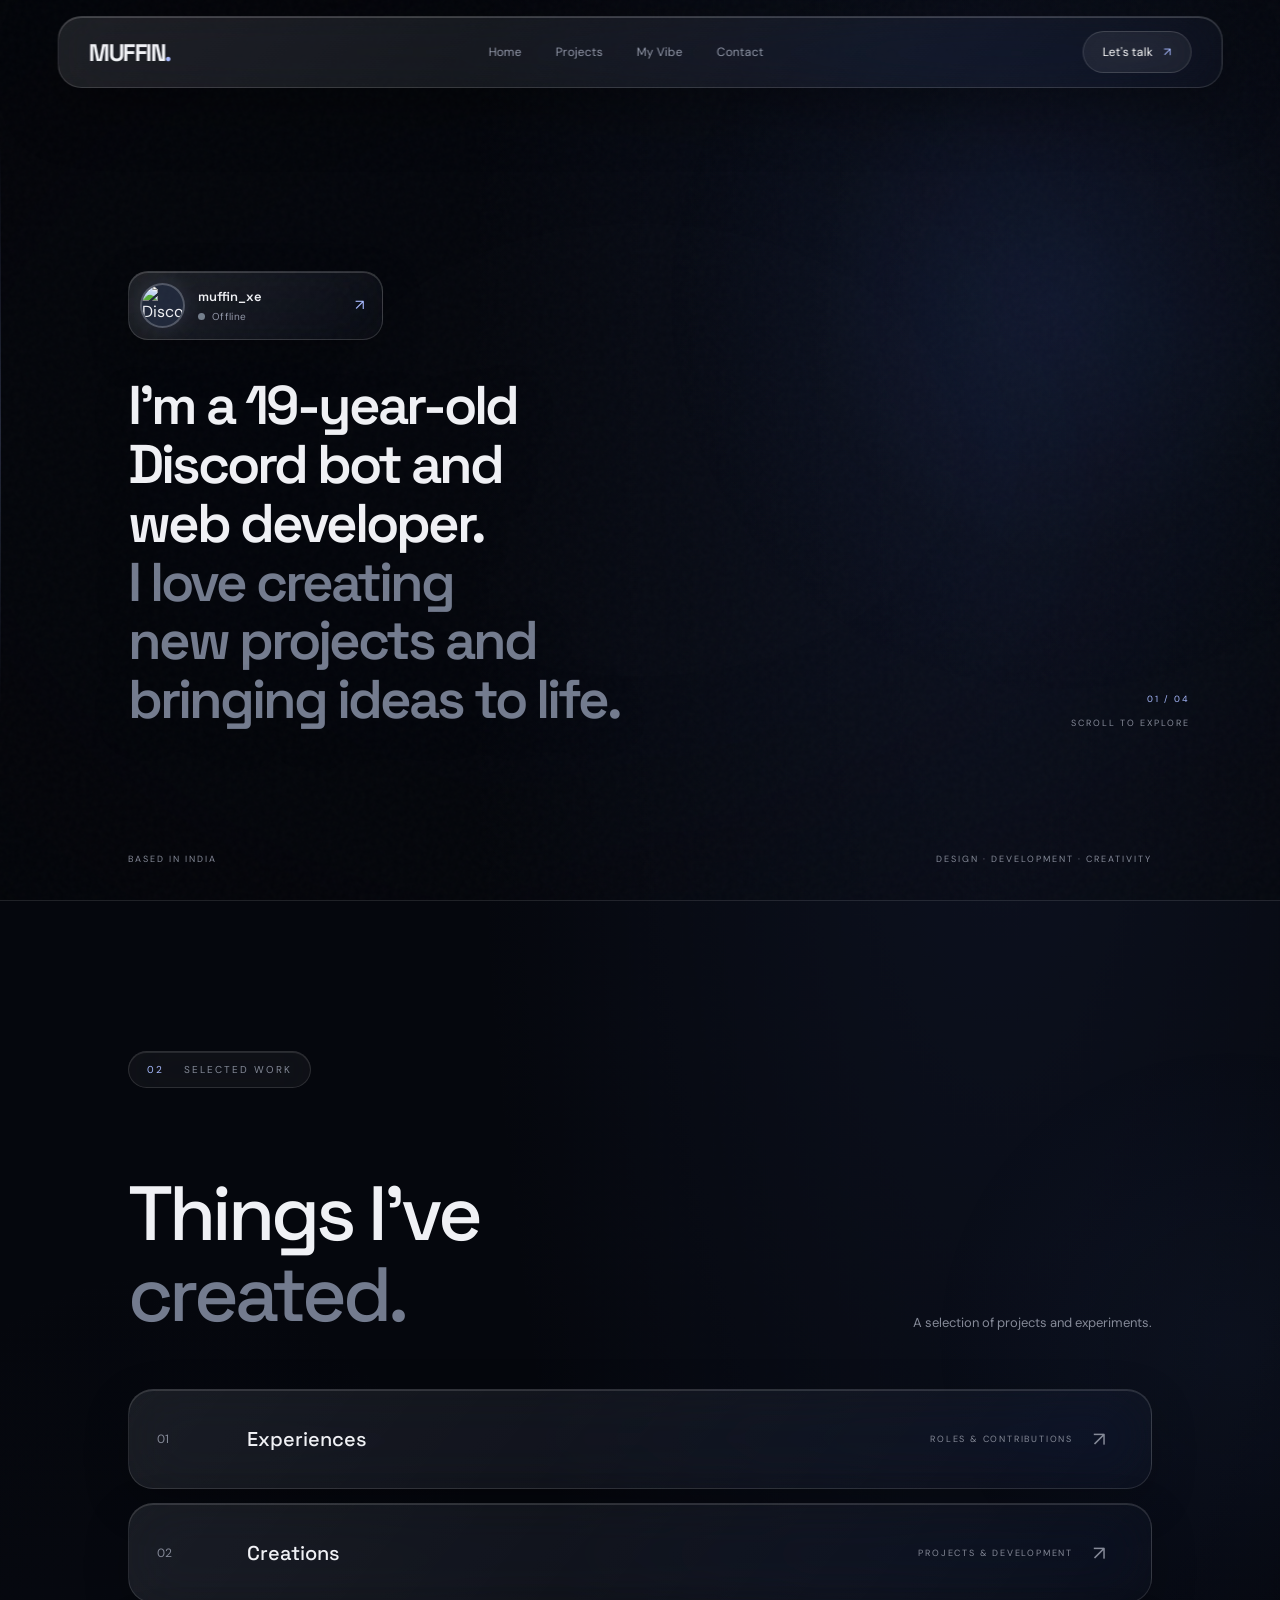
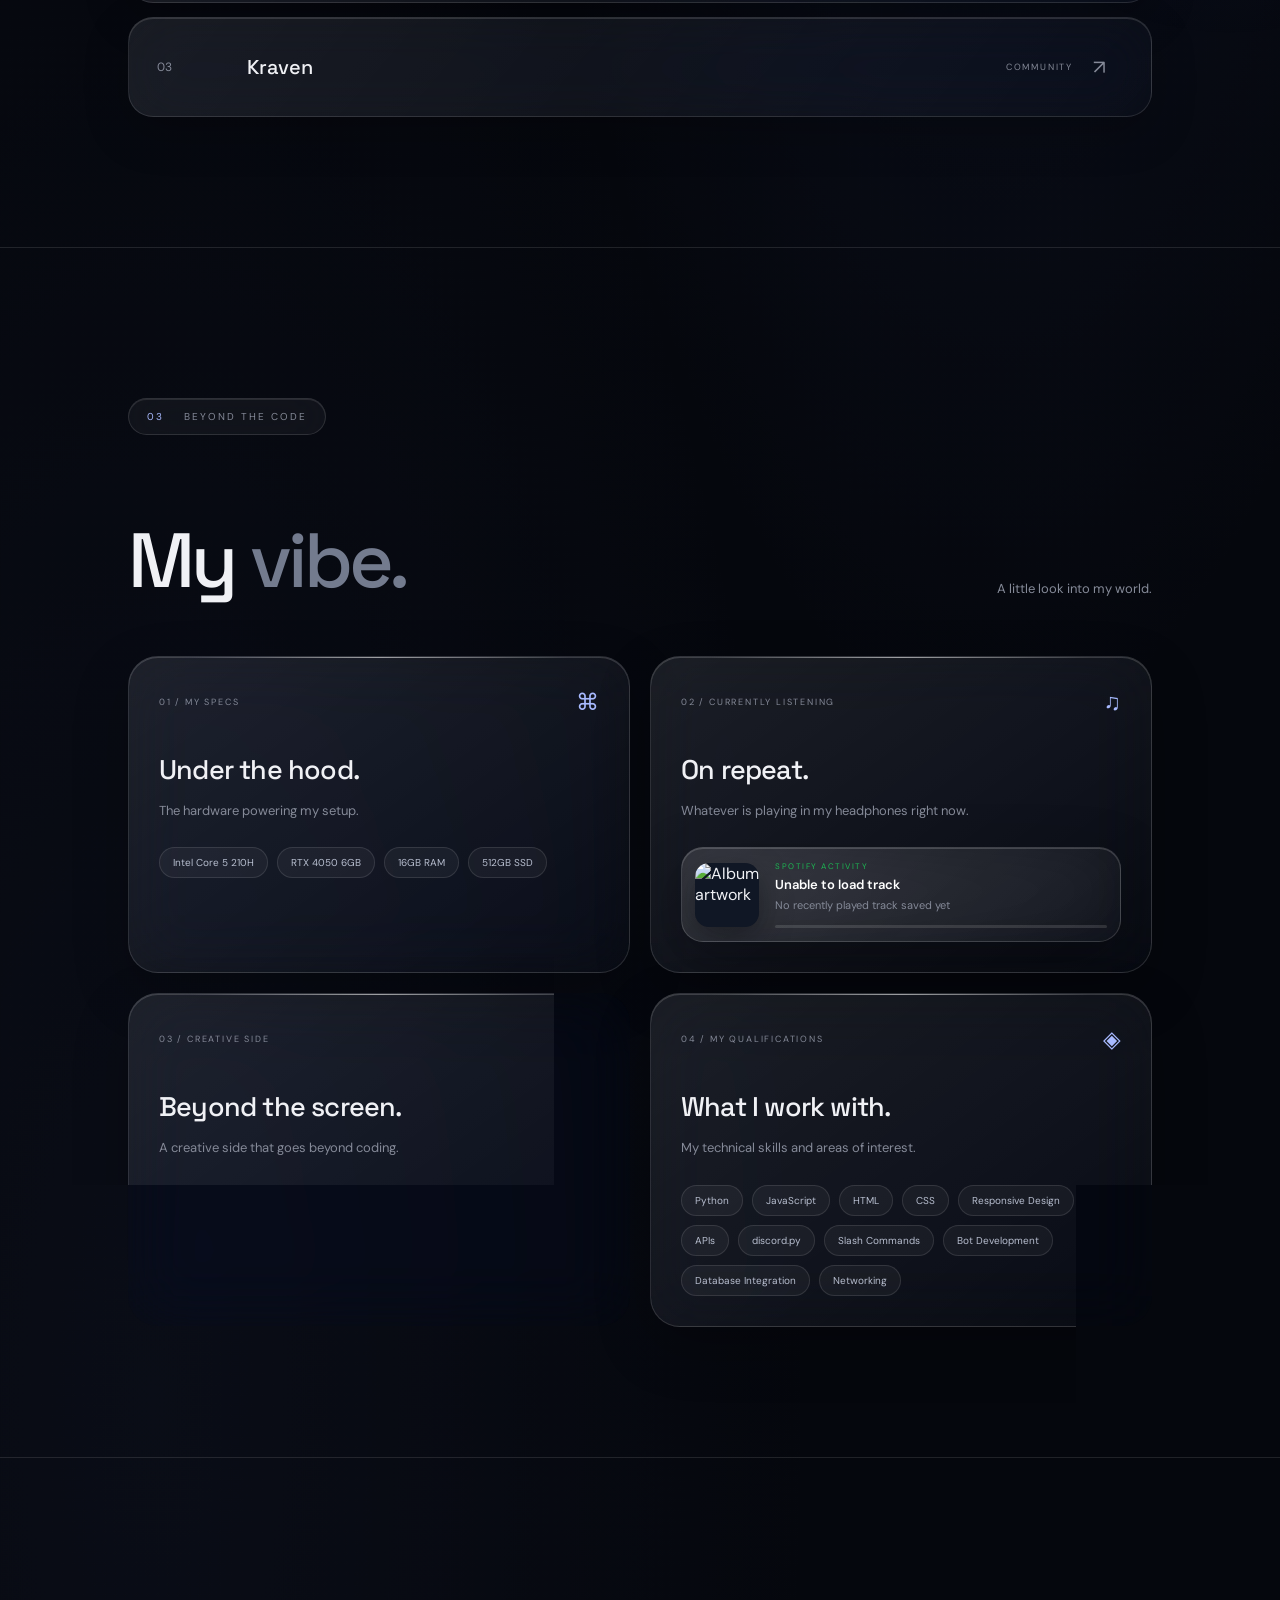
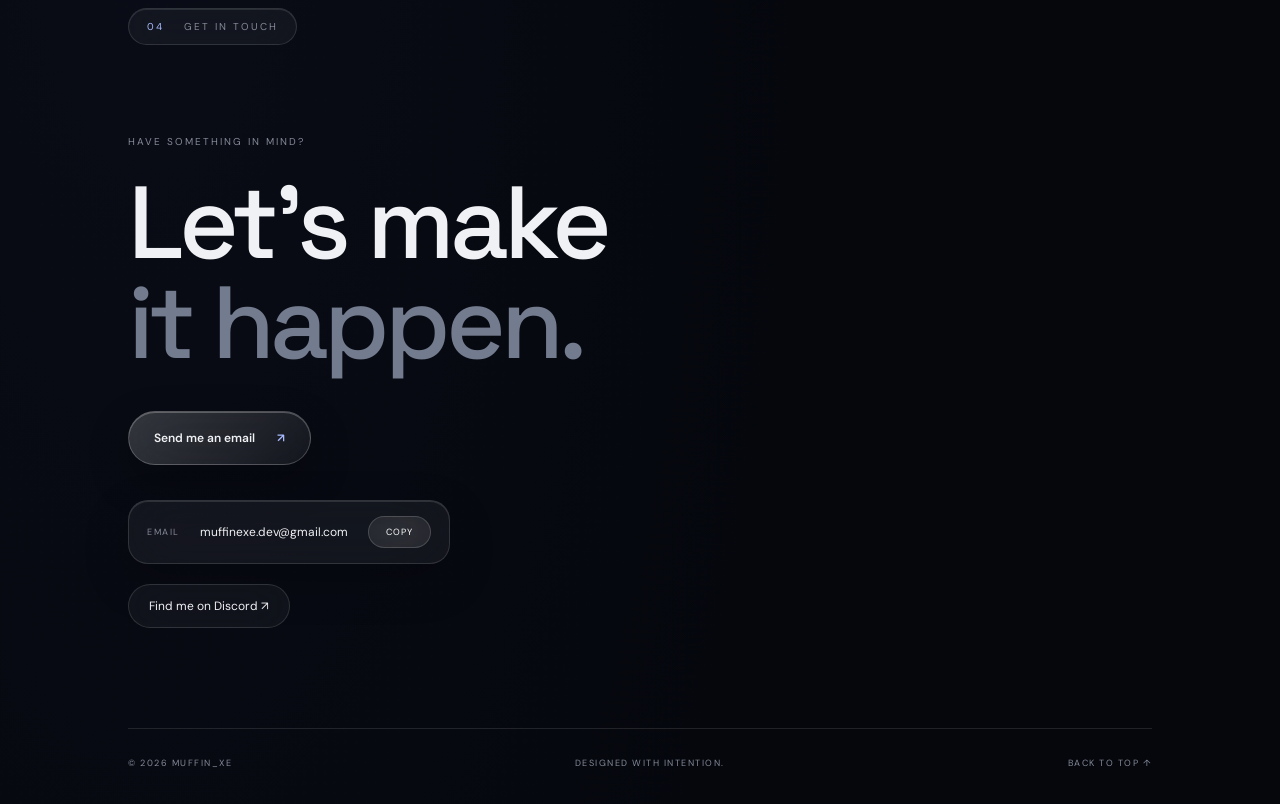
==== commit f3f49827: "Update index.html" ====
--- a/index.html
+++ b/index.html
@@ -80,6 +80,7 @@
 
                         <span class="discord-arrow">↗</span>
                     </a>
+
 
                 </div>
 
